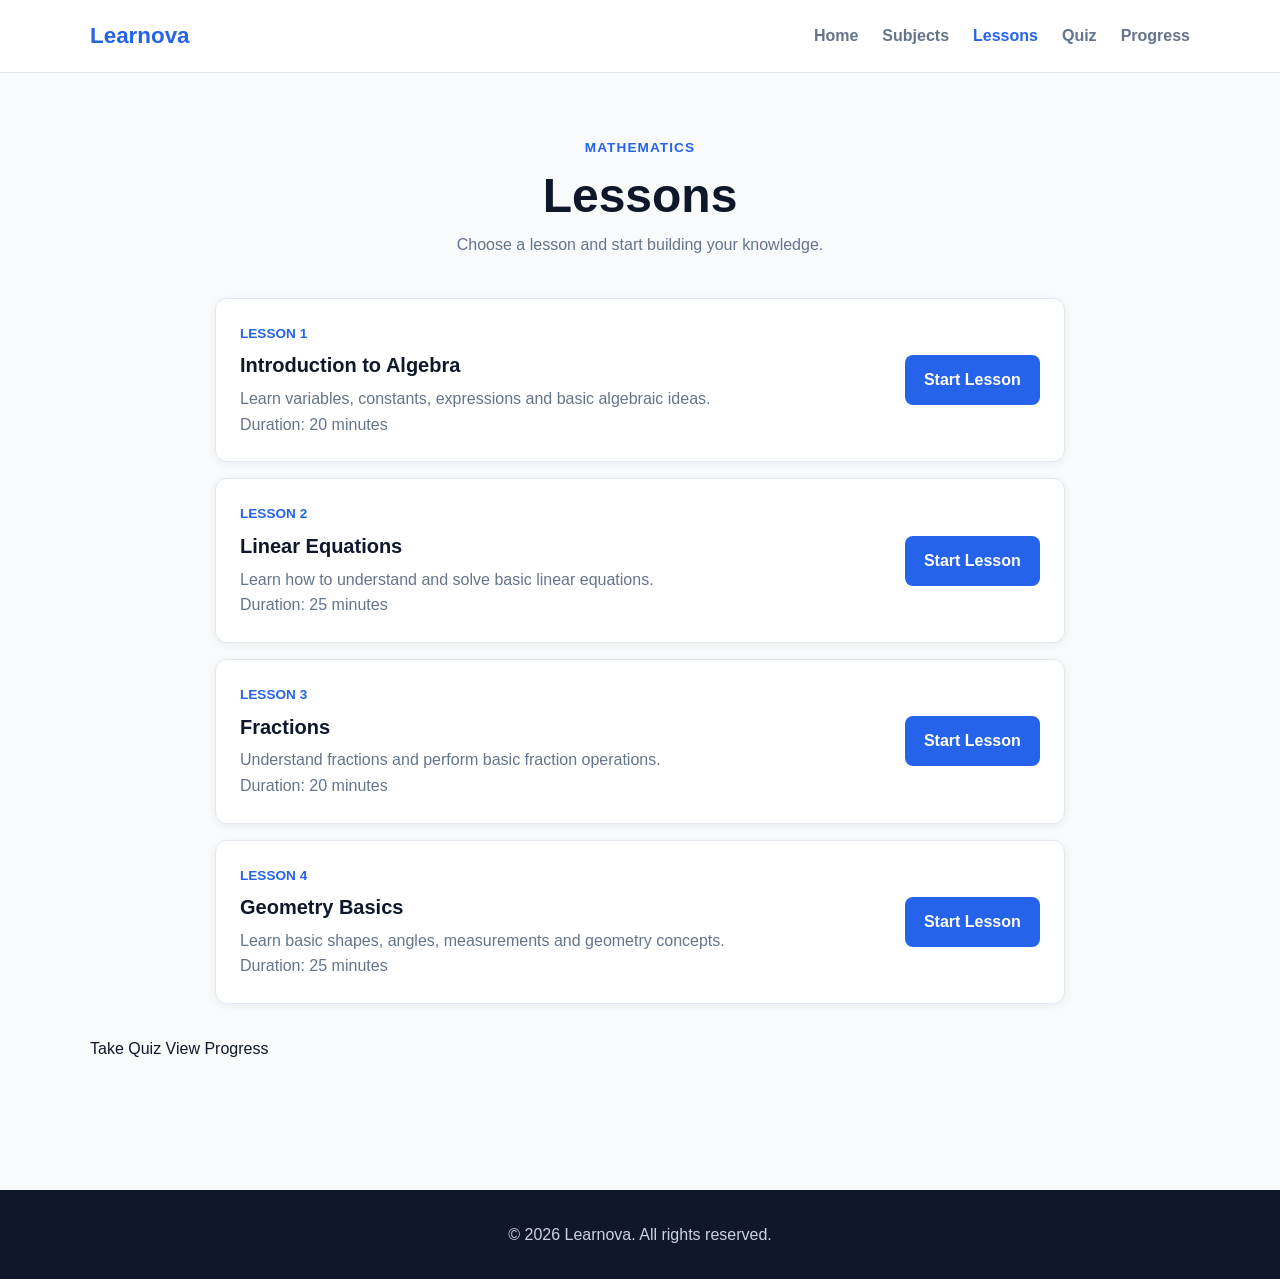
==== pages/lessons.html @ 48029f29 "style: complete Learnova responsive UI" ====
<!DOCTYPE html>
<html lang="en">

<head>
    <meta charset="UTF-8">
    <meta name="viewport" content="width=device-width, initial-scale=1.0">

    <meta
        name="description"
        content="Explore Mathematics lessons on Learnova."
    >

    <title>Lessons | Learnova</title>

    <link rel="stylesheet" href="../css/style.css">
    <link rel="stylesheet" href="../css/responsive.css">
</head>

<body>

    <!-- ================================
         HEADER
         ================================ -->

    <header>

        <nav>

            <a href="../index.html" aria-label="Learnova Home">
                <strong>Learnova</strong>
            </a>

            <ul>

                <li>
                    <a href="../index.html">
                        Home
                    </a>
                </li>

                <li>
                    <a href="subjects.html">
                        Subjects
                    </a>
                </li>

                <li>
                    <a href="lessons.html" aria-current="page">
                        Lessons
                    </a>
                </li>

                <li>
                    <a href="quiz.html">
                        Quiz
                    </a>
                </li>

                <li>
                    <a href="progress.html">
                        Progress
                    </a>
                </li>

            </ul>

        </nav>

    </header>


    <!-- ================================
         MAIN
         ================================ -->

    <main>

        <section>

            <div class="section-header">

                <p>Mathematics</p>

                <h1>Lessons</h1>

                <p>
                    Choose a lesson and start
                    building your knowledge.
                </p>

            </div>


            <div class="lesson-list">

                <!-- Lesson 1 -->

                <article class="lesson-card">

                    <div>

                        <p>Lesson 1</p>

                        <h2>Introduction to Algebra</h2>

                        <p>
                            Learn variables, constants,
                            expressions and basic algebraic ideas.
                        </p>

                        <p>
                            Duration: 20 minutes
                        </p>

                    </div>

                    <a href="#">
                        Start Lesson
                    </a>

                </article>


                <!-- Lesson 2 -->

                <article class="lesson-card">

                    <div>

                        <p>Lesson 2</p>

                        <h2>Linear Equations</h2>

                        <p>
                            Learn how to understand
                            and solve basic linear equations.
                        </p>

                        <p>
                            Duration: 25 minutes
                        </p>

                    </div>

                    <a href="#">
                        Start Lesson
                    </a>

                </article>


                <!-- Lesson 3 -->

                <article class="lesson-card">

                    <div>

                        <p>Lesson 3</p>

                        <h2>Fractions</h2>

                        <p>
                            Understand fractions and
                            perform basic fraction operations.
                        </p>

                        <p>
                            Duration: 20 minutes
                        </p>

                    </div>

                    <a href="#">
                        Start Lesson
                    </a>

                </article>


                <!-- Lesson 4 -->

                <article class="lesson-card">

                    <div>

                        <p>Lesson 4</p>

                        <h2>Geometry Basics</h2>

                        <p>
                            Learn basic shapes, angles,
                            measurements and geometry concepts.
                        </p>

                        <p>
                            Duration: 25 minutes
                        </p>

                    </div>

                    <a href="#">
                        Start Lesson
                    </a>

                </article>

            </div>


            <!-- Navigation Actions -->

            <div>

                <a href="quiz.html">
                    Take Quiz
                </a>

                <a href="progress.html">
                    View Progress
                </a>

            </div>

        </section>

    </main>


    <!-- ================================
         FOOTER
         ================================ -->

    <footer>

        <p>
            &copy; 2026 Learnova.
            All rights reserved.
        </p>

    </footer>

</body>

</html>
---- css/style.css ----
/* =========================================
   LEARNOVA — GLOBAL STYLES
   ========================================= */

:root {
    --primary: #2563eb;
    --primary-dark: #1d4ed8;
    --primary-light: #eff6ff;

    --text: #0f172a;
    --text-light: #64748b;

    --background: #f8fafc;
    --surface: #ffffff;

    --border: #e2e8f0;

    --success: #16a34a;
    --warning: #f59e0b;
    --danger: #dc2626;

    --radius-sm: 8px;
    --radius-md: 12px;
    --radius-lg: 18px;

    --shadow-sm: 0 2px 8px rgba(15, 23, 42, 0.06);
    --shadow-md: 0 8px 24px rgba(15, 23, 42, 0.08);

    --container: 1100px;
}


/* =========================================
   RESET
   ========================================= */

* {
    margin: 0;
    padding: 0;
    box-sizing: border-box;
}


html {
    scroll-behavior: smooth;
}


body {
    font-family: Arial, Helvetica, sans-serif;
    color: var(--text);
    background: var(--background);
    line-height: 1.6;
}


a {
    color: inherit;
    text-decoration: none;
}


ul {
    list-style: none;
}


img {
    max-width: 100%;
    display: block;
}


button,
input {
    font: inherit;
}


/* =========================================
   LAYOUT
   ========================================= */

main {
    width: min(var(--container), 92%);
    margin: 0 auto;
}


section {
    padding: 4rem 0;
}


.section-header {
    max-width: 700px;
    margin: 0 auto 2.5rem;
    text-align: center;
}


.section-header p:first-child {
    color: var(--primary);
    font-weight: 700;
    text-transform: uppercase;
    letter-spacing: 0.08em;
    font-size: 0.85rem;
}


.section-header h1,
.section-header h2 {
    margin: 0.5rem 0;
    line-height: 1.2;
}


.section-header h1 {
    font-size: clamp(2rem, 5vw, 3rem);
}


.section-header h2 {
    font-size: clamp(1.7rem, 4vw, 2.3rem);
}


.section-header p:last-child {
    color: var(--text-light);
}


/* =========================================
   NAVIGATION
   ========================================= */

header {
    background: var(--surface);
    border-bottom: 1px solid var(--border);
    position: sticky;
    top: 0;
    z-index: 100;
}


nav {
    width: min(var(--container), 92%);
    min-height: 72px;
    margin: 0 auto;

    display: flex;
    align-items: center;
    justify-content: space-between;
    gap: 2rem;
}


nav > a {
    color: var(--primary);
    font-size: 1.4rem;
    font-weight: 800;
}


nav ul {
    display: flex;
    align-items: center;
    gap: 1.5rem;
}


nav ul a {
    color: var(--text-light);
    font-weight: 600;
    padding: 0.5rem 0;
    transition: color 0.2s ease;
}


nav ul a:hover {
    color: var(--primary);
}


nav ul a[aria-current="page"] {
    color: var(--primary);
}


/* =========================================
   HERO
   ========================================= */

.hero {
    min-height: 560px;
    display: flex;
    align-items: center;

    background:
        radial-gradient(
            circle at top right,
            #dbeafe,
            transparent 35%
        );
}


.hero-content {
    max-width: 700px;
}


.hero-content > p:first-child {
    color: var(--primary);
    font-weight: 700;
    text-transform: uppercase;
    letter-spacing: 0.08em;
}


.hero h1 {
    margin: 1rem 0;
    font-size: clamp(2.5rem, 7vw, 4.5rem);
    line-height: 1.05;
    letter-spacing: -0.04em;
}


.hero-content > p:nth-of-type(2) {
    max-width: 600px;
    margin-bottom: 2rem;

    color: var(--text-light);
    font-size: 1.1rem;
}


/* =========================================
   BUTTONS
   ========================================= */

a[href$=".html"],
button {
    transition:
        background-color 0.2s ease,
        color 0.2s ease,
        transform 0.2s ease,
        box-shadow 0.2s ease;
}


.hero a,
.subject-card a,
.lesson-card a,
.progress-preview a,
section > a,
button {
    display: inline-block;

    padding: 0.75rem 1.2rem;

    border: none;
    border-radius: var(--radius-sm);

    background: var(--primary);
    color: white;

    font-weight: 700;
    cursor: pointer;
}


.hero a:hover,
.subject-card a:hover,
.lesson-card a:hover,
.progress-preview a:hover,
section > a:hover,
button:hover {
    background: var(--primary-dark);
    transform: translateY(-2px);
    box-shadow: var(--shadow-sm);
}


/* =========================================
   SUBJECTS
   ========================================= */

.subjects-section {
    background: var(--surface);
}


.subject-grid {
    display: grid;
    grid-template-columns: repeat(3, 1fr);
    gap: 1.5rem;
}


.subject-card {
    background: var(--surface);
    border: 1px solid var(--border);
    border-radius: var(--radius-lg);
    padding: 2rem;

    box-shadow: var(--shadow-sm);

    transition:
        transform 0.2s ease,
        box-shadow 0.2s ease,
        border-color 0.2s ease;
}


.subject-card:hover {
    transform: translateY(-5px);
    box-shadow: var(--shadow-md);
    border-color: #bfdbfe;
}


.subject-card h2,
.subject-card h3 {
    margin-bottom: 0.8rem;
}


.subject-card p {
    color: var(--text-light);
    margin-bottom: 1rem;
}


.subject-card p:last-of-type {
    color: var(--primary);
    font-weight: 700;
    margin-bottom: 1.5rem;
}


/* =========================================
   PROGRESS PREVIEW
   ========================================= */

.progress-preview {
    text-align: center;
}


.progress-preview .section-header {
    margin-bottom: 0;
}


/* =========================================
   LESSONS
   ========================================= */

.lesson-list {
    display: grid;
    gap: 1rem;
    max-width: 850px;
    margin: 0 auto 2rem;
}


.lesson-card {
    display: flex;
    align-items: center;
    justify-content: space-between;
    gap: 2rem;

    padding: 1.5rem;

    background: var(--surface);
    border: 1px solid var(--border);
    border-radius: var(--radius-md);

    box-shadow: var(--shadow-sm);

    transition:
        transform 0.2s ease,
        box-shadow 0.2s ease;
}


.lesson-card:hover {
    transform: translateY(-2px);
    box-shadow: var(--shadow-md);
}


.lesson-card p:first-child {
    color: var(--primary);
    font-size: 0.85rem;
    font-weight: 700;
    text-transform: uppercase;
}


.lesson-card h2 {
    margin: 0.3rem 0;
    font-size: 1.25rem;
}


.lesson-card p {
    color: var(--text-light);
}


.lesson-card a {
    flex-shrink: 0;
}


/* =========================================
   QUIZ
   ========================================= */

#quiz-form {
    max-width: 800px;
    margin: 0 auto;
}


fieldset {
    margin-bottom: 1.5rem;
    padding: 1.5rem;

    background: var(--surface);
    border: 1px solid var(--border);
    border-radius: var(--radius-md);

    box-shadow: var(--shadow-sm);
}


legend {
    padding: 0 0.5rem;

    color: var(--primary);
    font-weight: 700;
}


fieldset p {
    margin-bottom: 1rem;
    font-weight: 600;
}


fieldset label {
    display: block;

    padding: 0.8rem 1rem;
    margin-bottom: 0.6rem;

    border: 1px solid var(--border);
    border-radius: var(--radius-sm);

    cursor: pointer;
    color: var(--text-light);

    transition:
        background-color 0.2s ease,
        border-color 0.2s ease;
}


fieldset label:hover {
    background: var(--primary-light);
    border-color: #93c5fd;
}


fieldset input {
    margin-right: 0.6rem;
}


#quiz-form button {
    margin-top: 0.5rem;
}


#quiz-result {
    max-width: 800px;
    margin: 2rem auto 0;

    padding: 1.5rem;

    background: var(--primary-light);
    border: 1px solid #bfdbfe;
    border-radius: var(--radius-md);

    text-align: center;
}


#quiz-result h2 {
    margin-bottom: 0.5rem;
}


#quiz-result p {
    color: var(--text-light);
}


/* =========================================
   PROGRESS PAGE
   ========================================= */

main > section > section {
    padding: 1.5rem 0;
}


main > section > section h2 {
    margin-bottom: 1rem;
}


progress {
    width: 100%;
    height: 18px;

    display: block;

    appearance: none;
}


progress::-webkit-progress-bar {
    background: #e2e8f0;
    border-radius: 999px;
}


progress::-webkit-progress-value {
    background: var(--primary);
    border-radius: 999px;
}


progress::-moz-progress-bar {
    background: var(--primary);
    border-radius: 999px;
}


/* =========================================
   TABLE
   ========================================= */

table {
    width: 100%;
    border-collapse: collapse;

    background: var(--surface);
    border: 1px solid var(--border);
    border-radius: var(--radius-md);
    overflow: hidden;

    box-shadow: var(--shadow-sm);
}


caption {
    margin-bottom: 1rem;

    text-align: left;
    color: var(--text-light);
}


th,
td {
    padding: 1rem;
    border-bottom: 1px solid var(--border);
    text-align: left;
}


thead {
    background: var(--primary-light);
}


th {
    font-weight: 700;
}


tbody tr:last-child th,
tbody tr:last-child td {
    border-bottom: none;
}


tbody tr:hover {
    background: #f8fafc;
}


/* =========================================
   FOOTER
   ========================================= */

footer {
    margin-top: 4rem;
    padding: 2rem;

    background: var(--text);
    color: white;

    text-align: center;
}


footer p {
    color: #cbd5e1;
}


/* =========================================
   FOCUS / ACCESSIBILITY
   ========================================= */

a:focus-visible,
button:focus-visible,
input:focus-visible {
    outline: 3px solid #93c5fd;
    outline-offset: 3px;
}
---- css/responsive.css ----
/* =========================================
   LEARNOVA — RESPONSIVE DESIGN
   ========================================= */


/* =========================================
   TABLET
   ========================================= */

@media (max-width: 900px) {

    .subject-grid {
        grid-template-columns: repeat(2, 1fr);
    }

    .hero {
        min-height: 500px;
    }

    .hero h1 {
        font-size: clamp(2.5rem, 8vw, 4rem);
    }
}


/* =========================================
   MOBILE
   ========================================= */

@media (max-width: 768px) {

    /* Navigation */

    nav {
        flex-direction: column;
        justify-content: center;
        gap: 0.75rem;

        padding: 1rem 0;
    }


    nav ul {
        gap: 0.8rem;
        flex-wrap: wrap;
        justify-content: center;
    }


    nav ul a {
        font-size: 0.9rem;
    }


    /* Layout */

    section {
        padding: 3rem 0;
    }


    /* Hero */

    .hero {
        min-height: 480px;
        text-align: center;
    }


    .hero-content {
        margin: 0 auto;
    }


    .hero-content > p:nth-of-type(2) {
        margin-left: auto;
        margin-right: auto;
    }


    /* Subjects */

    .subject-grid {
        grid-template-columns: 1fr;
    }


    .subject-card {
        padding: 1.5rem;
    }


    /* Lessons */

    .lesson-card {
        flex-direction: column;
        align-items: flex-start;
    }


    .lesson-card a {
        width: 100%;
        text-align: center;
    }


    /* Quiz */

    fieldset {
        padding: 1.2rem;
    }


    #quiz-form button {
        width: 100%;
    }


    /* Progress */

    table {
        display: block;
        overflow-x: auto;
        white-space: nowrap;
    }


    /* Footer */

    footer {
        margin-top: 2rem;
    }
}


/* =========================================
   SMALL MOBILE
   ========================================= */

@media (max-width: 480px) {

    main {
        width: 90%;
    }


    nav ul {
        gap: 0.5rem;
    }


    nav ul a {
        font-size: 0.82rem;
    }


    .hero {
        min-height: 430px;
    }


    .hero h1 {
        font-size: 2.4rem;
    }


    .hero-content > p:nth-of-type(2) {
        font-size: 1rem;
    }


    .section-header h1 {
        font-size: 2rem;
    }


    .section-header h2 {
        font-size: 1.7rem;
    }


    .subject-card,
    .lesson-card,
    fieldset {
        padding: 1.2rem;
    }
}
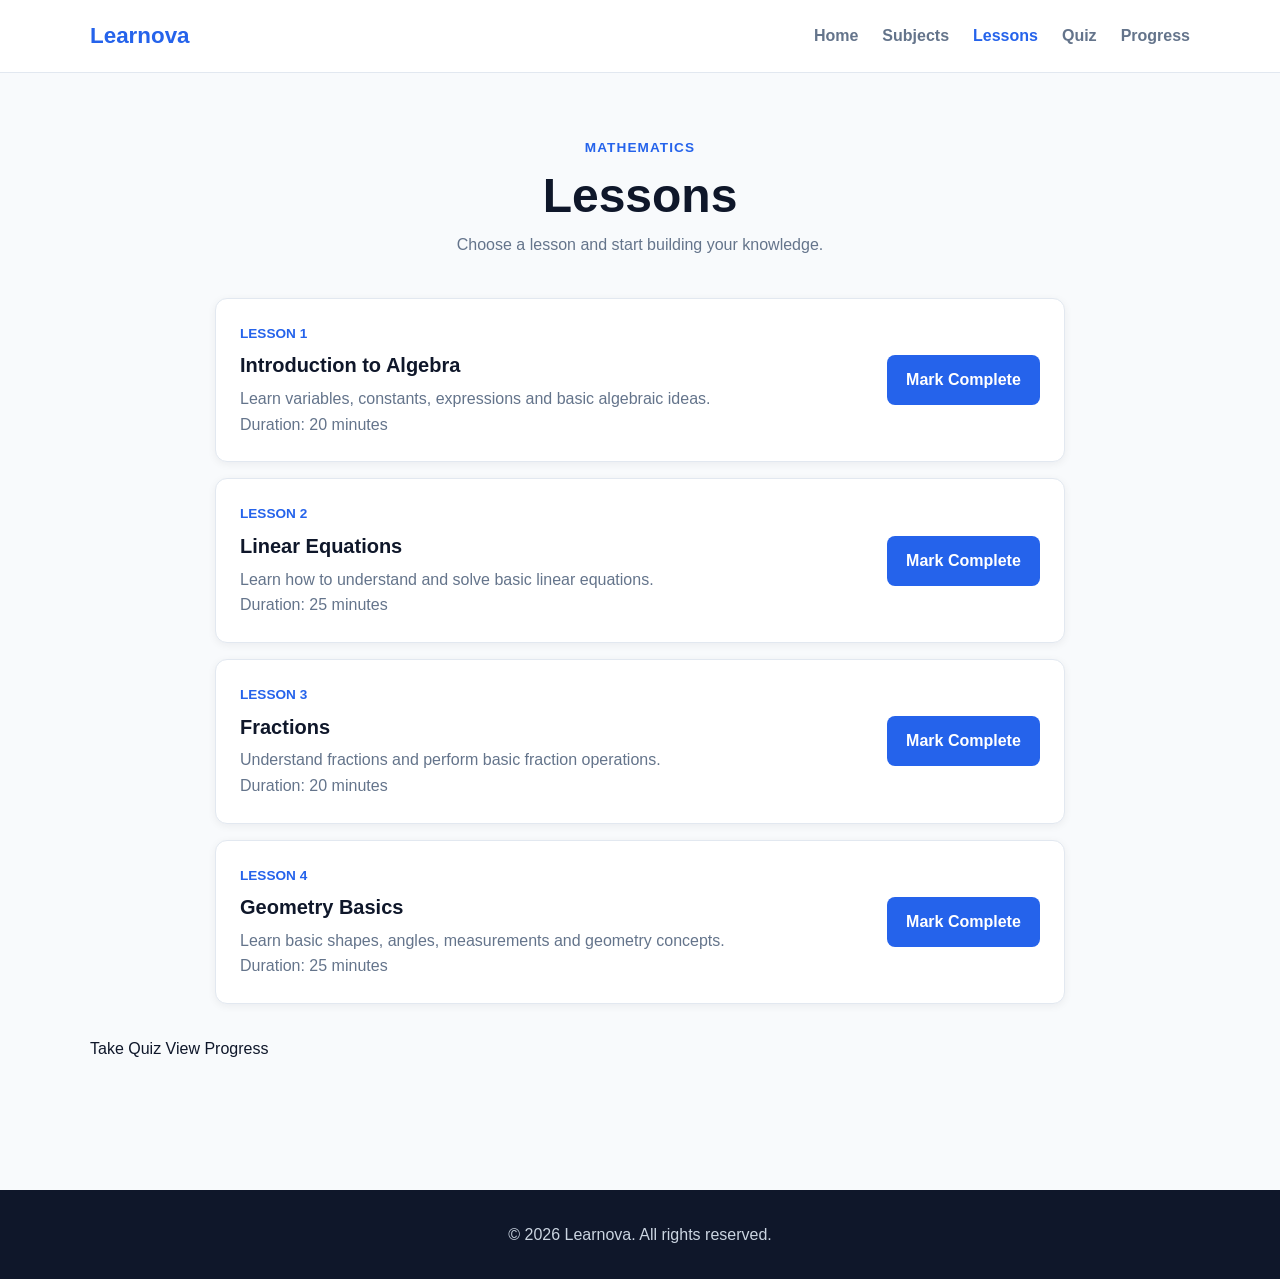
==== commit 3e0732ba: "feat: add interactive Learnova JavaScript features" ====
--- a/pages/lessons.html
+++ b/pages/lessons.html
@@ -18,67 +18,27 @@
 
 <body>
 
-    <!-- ================================
-         HEADER
-         ================================ -->
-
     <header>
-
         <nav>
-
             <a href="../index.html" aria-label="Learnova Home">
                 <strong>Learnova</strong>
             </a>
 
             <ul>
-
-                <li>
-                    <a href="../index.html">
-                        Home
-                    </a>
-                </li>
-
-                <li>
-                    <a href="subjects.html">
-                        Subjects
-                    </a>
-                </li>
-
-                <li>
-                    <a href="lessons.html" aria-current="page">
-                        Lessons
-                    </a>
-                </li>
-
-                <li>
-                    <a href="quiz.html">
-                        Quiz
-                    </a>
-                </li>
-
-                <li>
-                    <a href="progress.html">
-                        Progress
-                    </a>
-                </li>
-
+                <li><a href="../index.html">Home</a></li>
+                <li><a href="subjects.html">Subjects</a></li>
+                <li><a href="lessons.html" aria-current="page">Lessons</a></li>
+                <li><a href="quiz.html">Quiz</a></li>
+                <li><a href="progress.html">Progress</a></li>
             </ul>
-
         </nav>
-
     </header>
-
-
-    <!-- ================================
-         MAIN
-         ================================ -->
 
     <main>
 
         <section>
 
             <div class="section-header">
-
                 <p>Mathematics</p>
 
                 <h1>Lessons</h1>
@@ -87,158 +47,29 @@
                     Choose a lesson and start
                     building your knowledge.
                 </p>
-
             </div>
 
-
-            <div class="lesson-list">
-
-                <!-- Lesson 1 -->
-
-                <article class="lesson-card">
-
-                    <div>
-
-                        <p>Lesson 1</p>
-
-                        <h2>Introduction to Algebra</h2>
-
-                        <p>
-                            Learn variables, constants,
-                            expressions and basic algebraic ideas.
-                        </p>
-
-                        <p>
-                            Duration: 20 minutes
-                        </p>
-
-                    </div>
-
-                    <a href="#">
-                        Start Lesson
-                    </a>
-
-                </article>
-
-
-                <!-- Lesson 2 -->
-
-                <article class="lesson-card">
-
-                    <div>
-
-                        <p>Lesson 2</p>
-
-                        <h2>Linear Equations</h2>
-
-                        <p>
-                            Learn how to understand
-                            and solve basic linear equations.
-                        </p>
-
-                        <p>
-                            Duration: 25 minutes
-                        </p>
-
-                    </div>
-
-                    <a href="#">
-                        Start Lesson
-                    </a>
-
-                </article>
-
-
-                <!-- Lesson 3 -->
-
-                <article class="lesson-card">
-
-                    <div>
-
-                        <p>Lesson 3</p>
-
-                        <h2>Fractions</h2>
-
-                        <p>
-                            Understand fractions and
-                            perform basic fraction operations.
-                        </p>
-
-                        <p>
-                            Duration: 20 minutes
-                        </p>
-
-                    </div>
-
-                    <a href="#">
-                        Start Lesson
-                    </a>
-
-                </article>
-
-
-                <!-- Lesson 4 -->
-
-                <article class="lesson-card">
-
-                    <div>
-
-                        <p>Lesson 4</p>
-
-                        <h2>Geometry Basics</h2>
-
-                        <p>
-                            Learn basic shapes, angles,
-                            measurements and geometry concepts.
-                        </p>
-
-                        <p>
-                            Duration: 25 minutes
-                        </p>
-
-                    </div>
-
-                    <a href="#">
-                        Start Lesson
-                    </a>
-
-                </article>
-
-            </div>
-
-
-            <!-- Navigation Actions -->
+            <div class="lesson-list"></div>
 
             <div>
-
-                <a href="quiz.html">
-                    Take Quiz
-                </a>
-
-                <a href="progress.html">
-                    View Progress
-                </a>
-
+                <a href="quiz.html">Take Quiz</a>
+                <a href="progress.html">View Progress</a>
             </div>
 
         </section>
 
     </main>
 
-
-    <!-- ================================
-         FOOTER
-         ================================ -->
-
     <footer>
-
         <p>
             &copy; 2026 Learnova.
             All rights reserved.
         </p>
-
     </footer>
 
+    <script src="../js/data.js"></script>
+    <script src="../js/main.js"></script>
+    <script src="../js/lessons.js"></script>
+
 </body>
-
 </html>
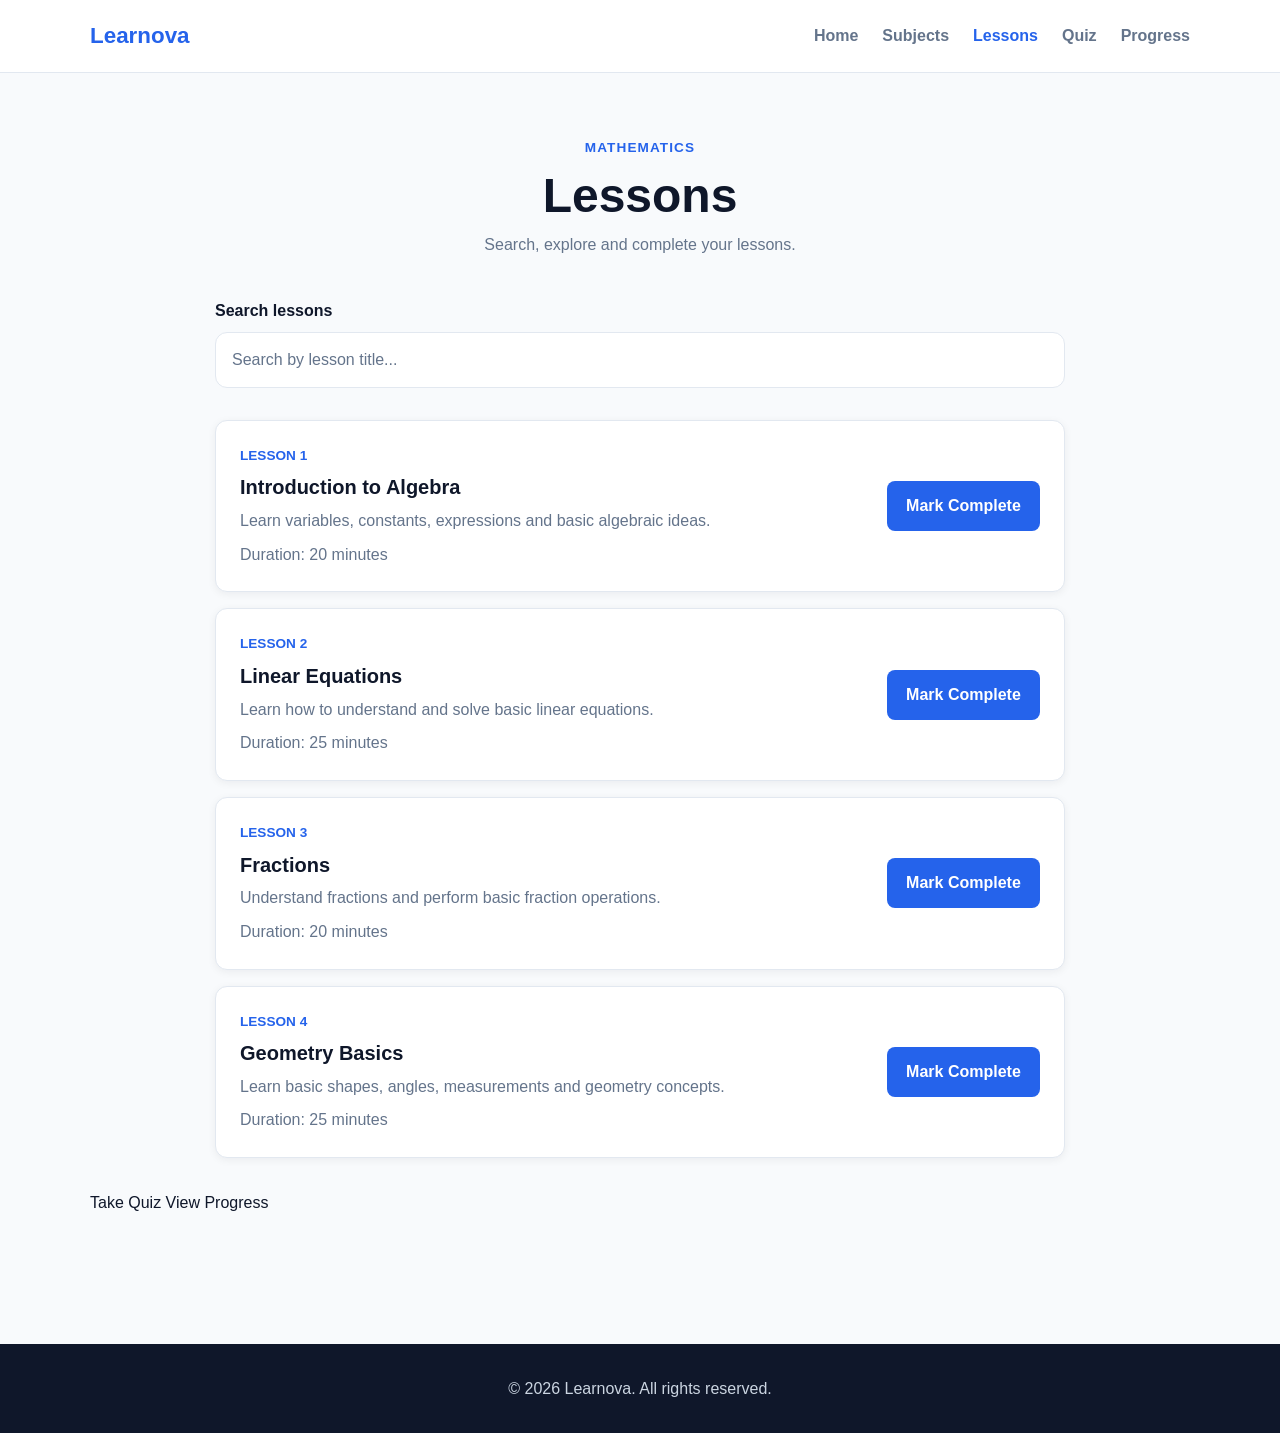
==== commit 96771c68: "feat: add lesson search" ====
--- a/pages/lessons.html
+++ b/pages/lessons.html
@@ -10,6 +10,16 @@
         content="Explore Mathematics lessons on Learnova."
     >
 
+    <meta
+        name="author"
+        content="Learnova"
+    >
+
+    <meta
+        name="theme-color"
+        content="#2563eb"
+    >
+
     <title>Lessons | Learnova</title>
 
     <link rel="stylesheet" href="../css/style.css">
@@ -19,52 +29,124 @@
 <body>
 
     <header>
-        <nav>
-            <a href="../index.html" aria-label="Learnova Home">
+
+        <nav aria-label="Main navigation">
+
+            <a
+                href="../index.html"
+                aria-label="Learnova Home">
                 <strong>Learnova</strong>
             </a>
 
             <ul>
-                <li><a href="../index.html">Home</a></li>
-                <li><a href="subjects.html">Subjects</a></li>
-                <li><a href="lessons.html" aria-current="page">Lessons</a></li>
-                <li><a href="quiz.html">Quiz</a></li>
-                <li><a href="progress.html">Progress</a></li>
+
+                <li>
+                    <a href="../index.html">
+                        Home
+                    </a>
+                </li>
+
+                <li>
+                    <a href="subjects.html">
+                        Subjects
+                    </a>
+                </li>
+
+                <li>
+                    <a
+                        href="lessons.html"
+                        aria-current="page">
+                        Lessons
+                    </a>
+                </li>
+
+                <li>
+                    <a href="quiz.html">
+                        Quiz
+                    </a>
+                </li>
+
+                <li>
+                    <a href="progress.html">
+                        Progress
+                    </a>
+                </li>
+
             </ul>
+
         </nav>
+
     </header>
 
     <main>
 
-        <section>
+       <section>
 
-            <div class="section-header">
-                <p>Mathematics</p>
+    <div class="section-header">
 
-                <h1>Lessons</h1>
+        <p>Mathematics</p>
 
-                <p>
-                    Choose a lesson and start
-                    building your knowledge.
-                </p>
-            </div>
+        <h1>
+            Lessons
+        </h1>
 
-            <div class="lesson-list"></div>
+        <p>
+            Search, explore and complete your lessons.
+        </p>
 
-            <div>
-                <a href="quiz.html">Take Quiz</a>
-                <a href="progress.html">View Progress</a>
-            </div>
+    </div>
 
-        </section>
+    <!-- SEARCH -->
 
+    <div class="lesson-search">
+
+        <label for="lesson-search-input">
+            Search lessons
+        </label>
+
+        <input
+            type="search"
+            id="lesson-search-input"
+            placeholder="Search by lesson title..."
+            autocomplete="off"
+        >
+
+        <p
+            id="lesson-search-result"
+            aria-live="polite">
+        </p>
+
+    </div>
+
+    <!-- LESSON LIST -->
+
+    <div
+        class="lesson-list"
+        aria-live="polite">
+    </div>
+
+    <div>
+
+        <a href="quiz.html">
+            Take Quiz
+        </a>
+
+        <a href="progress.html">
+            View Progress
+        </a>
+
+    </div>
+
+</section>
     </main>
 
     <footer>
+
         <p>
             &copy; 2026 Learnova.
             All rights reserved.
         </p>
+
     </footer>
 
     <script src="../js/data.js"></script>
@@ -72,4 +154,5 @@
     <script src="../js/lessons.js"></script>
 
 </body>
+
 </html>
--- a/css/style.css
+++ b/css/style.css
@@ -1,7 +1,3 @@
-/* =========================================
-   LEARNOVA — GLOBAL STYLES
-   ========================================= */
-
 :root {
     --primary: #2563eb;
     --primary-dark: #1d4ed8;
@@ -16,7 +12,6 @@
     --border: #e2e8f0;
 
     --success: #16a34a;
-    --warning: #f59e0b;
     --danger: #dc2626;
 
     --radius-sm: 8px;
@@ -28,11 +23,6 @@
 
     --container: 1100px;
 }
-
-
-/* =========================================
-   RESET
-   ========================================= */
 
 * {
     margin: 0;
@@ -40,11 +30,9 @@
     box-sizing: border-box;
 }
 
-
 html {
     scroll-behavior: smooth;
 }
-
 
 body {
     font-family: Arial, Helvetica, sans-serif;
@@ -53,44 +41,37 @@
     line-height: 1.6;
 }
 
-
 a {
     color: inherit;
     text-decoration: none;
 }
 
-
 ul {
     list-style: none;
 }
-
 
 img {
     max-width: 100%;
     display: block;
 }
 
-
 button,
 input {
     font: inherit;
 }
 
-
-/* =========================================
-   LAYOUT
-   ========================================= */
+button {
+    cursor: pointer;
+}
 
 main {
     width: min(var(--container), 92%);
     margin: 0 auto;
 }
 
-
 section {
     padding: 4rem 0;
 }
-
 
 .section-header {
     max-width: 700px;
@@ -98,7 +79,6 @@
     text-align: center;
 }
 
-
 .section-header p:first-child {
     color: var(--primary);
     font-weight: 700;
@@ -106,7 +86,6 @@
     letter-spacing: 0.08em;
     font-size: 0.85rem;
 }
-
 
 .section-header h1,
 .section-header h2 {
@@ -114,34 +93,28 @@
     line-height: 1.2;
 }
 
-
 .section-header h1 {
     font-size: clamp(2rem, 5vw, 3rem);
 }
 
-
 .section-header h2 {
     font-size: clamp(1.7rem, 4vw, 2.3rem);
 }
 
-
 .section-header p:last-child {
     color: var(--text-light);
 }
 
-
-/* =========================================
-   NAVIGATION
-   ========================================= */
+/* NAVIGATION */
 
 header {
     background: var(--surface);
     border-bottom: 1px solid var(--border);
+
     position: sticky;
     top: 0;
     z-index: 100;
 }
-
 
 nav {
     width: min(var(--container), 92%);
@@ -154,13 +127,11 @@
     gap: 2rem;
 }
 
-
 nav > a {
     color: var(--primary);
     font-size: 1.4rem;
     font-weight: 800;
 }
-
 
 nav ul {
     display: flex;
@@ -168,31 +139,27 @@
     gap: 1.5rem;
 }
 
-
 nav ul a {
     color: var(--text-light);
     font-weight: 600;
     padding: 0.5rem 0;
+
     transition: color 0.2s ease;
 }
 
-
 nav ul a:hover {
     color: var(--primary);
 }
 
-
 nav ul a[aria-current="page"] {
     color: var(--primary);
 }
 
-
-/* =========================================
-   HERO
-   ========================================= */
+/* HERO */
 
 .hero {
     min-height: 560px;
+
     display: flex;
     align-items: center;
 
@@ -204,12 +171,10 @@
         );
 }
 
-
 .hero-content {
     max-width: 700px;
 }
 
-
 .hero-content > p:first-child {
     color: var(--primary);
     font-weight: 700;
@@ -217,15 +182,14 @@
     letter-spacing: 0.08em;
 }
 
-
 .hero h1 {
     margin: 1rem 0;
+
     font-size: clamp(2.5rem, 7vw, 4.5rem);
     line-height: 1.05;
     letter-spacing: -0.04em;
 }
 
-
 .hero-content > p:nth-of-type(2) {
     max-width: 600px;
     margin-bottom: 2rem;
@@ -234,62 +198,55 @@
     font-size: 1.1rem;
 }
 
-
-/* =========================================
-   BUTTONS
-   ========================================= */
-
-a[href$=".html"],
-button {
+/* BUTTONS */
+
+.hero a,
+.subject-card a,
+.lesson-card button,
+.progress-preview a,
+section > a,
+section > button,
+#quiz-form button {
+    display: inline-block;
+
+    padding: 0.75rem 1.2rem;
+
+    border: none;
+    border-radius: var(--radius-sm);
+
+    background: var(--primary);
+    color: white;
+
+    font-weight: 700;
+
     transition:
         background-color 0.2s ease,
-        color 0.2s ease,
         transform 0.2s ease,
         box-shadow 0.2s ease;
 }
 
-
-.hero a,
-.subject-card a,
-.lesson-card a,
-.progress-preview a,
-section > a,
-button {
-    display: inline-block;
-
-    padding: 0.75rem 1.2rem;
-
-    border: none;
-    border-radius: var(--radius-sm);
-
-    background: var(--primary);
-    color: white;
-
-    font-weight: 700;
-    cursor: pointer;
-}
-
-
 .hero a:hover,
 .subject-card a:hover,
-.lesson-card a:hover,
+.lesson-card button:hover:not(:disabled),
 .progress-preview a:hover,
 section > a:hover,
-button:hover {
+section > button:hover,
+#quiz-form button:hover {
     background: var(--primary-dark);
     transform: translateY(-2px);
     box-shadow: var(--shadow-sm);
 }
 
-
-/* =========================================
-   SUBJECTS
-   ========================================= */
+button:disabled {
+    cursor: not-allowed;
+    opacity: 0.65;
+}
+
+/* SUBJECTS */
 
 .subjects-section {
     background: var(--surface);
 }
-
 
 .subject-grid {
     display: grid;
@@ -297,10 +254,10 @@
     gap: 1.5rem;
 }
 
-
 .subject-card {
     background: var(--surface);
     border: 1px solid var(--border);
+
     border-radius: var(--radius-lg);
     padding: 2rem;
 
@@ -312,68 +269,59 @@
         border-color 0.2s ease;
 }
 
-
 .subject-card:hover {
     transform: translateY(-5px);
     box-shadow: var(--shadow-md);
     border-color: #bfdbfe;
 }
 
-
 .subject-card h2,
 .subject-card h3 {
     margin-bottom: 0.8rem;
 }
 
-
 .subject-card p {
     color: var(--text-light);
     margin-bottom: 1rem;
 }
 
-
 .subject-card p:last-of-type {
     color: var(--primary);
     font-weight: 700;
     margin-bottom: 1.5rem;
 }
 
-
-/* =========================================
-   PROGRESS PREVIEW
-   ========================================= */
+/* PROGRESS PREVIEW */
 
 .progress-preview {
     text-align: center;
 }
 
-
 .progress-preview .section-header {
     margin-bottom: 0;
 }
 
-
-/* =========================================
-   LESSONS
-   ========================================= */
+/* LESSONS */
 
 .lesson-list {
     display: grid;
     gap: 1rem;
+
     max-width: 850px;
     margin: 0 auto 2rem;
 }
-
 
 .lesson-card {
     display: flex;
     align-items: center;
     justify-content: space-between;
+
     gap: 2rem;
 
     padding: 1.5rem;
 
     background: var(--surface);
+
     border: 1px solid var(--border);
     border-radius: var(--radius-md);
 
@@ -384,73 +332,125 @@
         box-shadow 0.2s ease;
 }
 
-
 .lesson-card:hover {
     transform: translateY(-2px);
     box-shadow: var(--shadow-md);
 }
 
-
 .lesson-card p:first-child {
     color: var(--primary);
+
     font-size: 0.85rem;
     font-weight: 700;
+
     text-transform: uppercase;
 }
-
 
 .lesson-card h2 {
     margin: 0.3rem 0;
     font-size: 1.25rem;
 }
 
-
 .lesson-card p {
     color: var(--text-light);
 }
 
-
-.lesson-card a {
+.lesson-card p:last-of-type {
+    margin-top: 0.5rem;
+}
+
+.lesson-card strong {
+    color: var(--success);
+}
+
+.lesson-card button {
     flex-shrink: 0;
 }
-
-
-/* =========================================
-   QUIZ
-   ========================================= */
+/* LESSON SEARCH */
+
+.lesson-search {
+    max-width: 850px;
+    margin: 0 auto 2rem;
+}
+
+.lesson-search label {
+    display: block;
+
+    margin-bottom: 0.5rem;
+
+    font-weight: 700;
+}
+
+.lesson-search input {
+    width: 100%;
+
+    padding: 0.9rem 1rem;
+
+    background: var(--surface);
+
+    border: 1px solid var(--border);
+    border-radius: var(--radius-md);
+
+    color: var(--text);
+
+    outline: none;
+
+    transition:
+        border-color 0.2s ease,
+        box-shadow 0.2s ease;
+}
+
+.lesson-search input:focus {
+    border-color: var(--primary);
+
+    box-shadow:
+        0 0 0 3px
+        rgba(37, 99, 235, 0.12);
+}
+
+.lesson-search input::placeholder {
+    color: var(--text-light);
+}
+
+#lesson-search-result {
+    margin-top: 0.6rem;
+
+    color: var(--text-light);
+
+    font-size: 0.9rem;
+}
+
+/* QUIZ */
 
 #quiz-form {
     max-width: 800px;
     margin: 0 auto;
 }
 
-
 fieldset {
     margin-bottom: 1.5rem;
     padding: 1.5rem;
 
     background: var(--surface);
+
     border: 1px solid var(--border);
     border-radius: var(--radius-md);
 
     box-shadow: var(--shadow-sm);
 }
 
-
 legend {
     padding: 0 0.5rem;
 
     color: var(--primary);
     font-weight: 700;
 }
-
 
 fieldset p {
     margin-bottom: 1rem;
     font-weight: 600;
 }
 
-
 fieldset label {
     display: block;
 
@@ -461,6 +461,7 @@
     border-radius: var(--radius-sm);
 
     cursor: pointer;
+
     color: var(--text-light);
 
     transition:
@@ -468,22 +469,18 @@
         border-color 0.2s ease;
 }
 
-
 fieldset label:hover {
     background: var(--primary-light);
     border-color: #93c5fd;
 }
 
-
 fieldset input {
     margin-right: 0.6rem;
 }
 
-
 #quiz-form button {
     margin-top: 0.5rem;
 }
-
 
 #quiz-result {
     max-width: 800px;
@@ -492,36 +489,30 @@
     padding: 1.5rem;
 
     background: var(--primary-light);
+
     border: 1px solid #bfdbfe;
     border-radius: var(--radius-md);
 
     text-align: center;
 }
 
-
 #quiz-result h2 {
     margin-bottom: 0.5rem;
 }
 
-
 #quiz-result p {
     color: var(--text-light);
 }
 
-
-/* =========================================
-   PROGRESS PAGE
-   ========================================= */
+/* PROGRESS */
 
 main > section > section {
     padding: 1.5rem 0;
 }
 
-
 main > section > section h2 {
     margin-bottom: 1rem;
 }
-
 
 progress {
     width: 100%;
@@ -532,41 +523,37 @@
     appearance: none;
 }
 
-
 progress::-webkit-progress-bar {
     background: #e2e8f0;
     border-radius: 999px;
 }
 
-
 progress::-webkit-progress-value {
     background: var(--primary);
     border-radius: 999px;
 }
 
-
 progress::-moz-progress-bar {
     background: var(--primary);
     border-radius: 999px;
 }
 
-
-/* =========================================
-   TABLE
-   ========================================= */
+/* TABLE */
 
 table {
     width: 100%;
+
     border-collapse: collapse;
 
     background: var(--surface);
+
     border: 1px solid var(--border);
     border-radius: var(--radius-md);
+
     overflow: hidden;
 
     box-shadow: var(--shadow-sm);
 }
-
 
 caption {
     margin-bottom: 1rem;
@@ -574,40 +561,34 @@
     text-align: left;
     color: var(--text-light);
 }
-
 
 th,
 td {
     padding: 1rem;
+
     border-bottom: 1px solid var(--border);
+
     text-align: left;
 }
-
 
 thead {
     background: var(--primary-light);
 }
 
-
 th {
     font-weight: 700;
 }
-
 
 tbody tr:last-child th,
 tbody tr:last-child td {
     border-bottom: none;
 }
 
-
 tbody tr:hover {
     background: #f8fafc;
 }
 
-
-/* =========================================
-   FOOTER
-   ========================================= */
+/* FOOTER */
 
 footer {
     margin-top: 4rem;
@@ -619,19 +600,32 @@
     text-align: center;
 }
 
-
 footer p {
     color: #cbd5e1;
 }
 
-
-/* =========================================
-   FOCUS / ACCESSIBILITY
-   ========================================= */
+/* ACCESSIBILITY */
 
 a:focus-visible,
 button:focus-visible,
 input:focus-visible {
     outline: 3px solid #93c5fd;
     outline-offset: 3px;
+}
+
+/* ERROR */
+
+.error-message {
+    max-width: 800px;
+    margin: 1rem auto;
+
+    padding: 1rem;
+
+    background: #fef2f2;
+    color: var(--danger);
+
+    border: 1px solid #fecaca;
+    border-radius: var(--radius-md);
+
+    text-align: center;
 }
--- a/css/responsive.css
+++ b/css/responsive.css
@@ -1,12 +1,3 @@
-/* =========================================
-   LEARNOVA — RESPONSIVE DESIGN
-   ========================================= */
-
-
-/* =========================================
-   TABLET
-   ========================================= */
-
 @media (max-width: 900px) {
 
     .subject-grid {
@@ -22,101 +13,70 @@
     }
 }
 
-
-/* =========================================
-   MOBILE
-   ========================================= */
-
 @media (max-width: 768px) {
-
-    /* Navigation */
 
     nav {
         flex-direction: column;
         justify-content: center;
+
         gap: 0.75rem;
-
         padding: 1rem 0;
     }
 
-
     nav ul {
         gap: 0.8rem;
+
         flex-wrap: wrap;
         justify-content: center;
     }
-
 
     nav ul a {
         font-size: 0.9rem;
     }
 
-
-    /* Layout */
-
     section {
         padding: 3rem 0;
     }
-
-
-    /* Hero */
 
     .hero {
         min-height: 480px;
         text-align: center;
     }
 
-
     .hero-content {
         margin: 0 auto;
     }
-
 
     .hero-content > p:nth-of-type(2) {
         margin-left: auto;
         margin-right: auto;
     }
 
-
-    /* Subjects */
-
     .subject-grid {
         grid-template-columns: 1fr;
     }
 
-
     .subject-card {
         padding: 1.5rem;
     }
-
-
-    /* Lessons */
 
     .lesson-card {
         flex-direction: column;
         align-items: flex-start;
     }
 
-
-    .lesson-card a {
+    .lesson-card button {
         width: 100%;
         text-align: center;
     }
-
-
-    /* Quiz */
 
     fieldset {
         padding: 1.2rem;
     }
 
-
     #quiz-form button {
         width: 100%;
     }
-
-
-    /* Progress */
 
     table {
         display: block;
@@ -124,18 +84,10 @@
         white-space: nowrap;
     }
 
-
-    /* Footer */
-
     footer {
         margin-top: 2rem;
     }
 }
-
-
-/* =========================================
-   SMALL MOBILE
-   ========================================= */
 
 @media (max-width: 480px) {
 
@@ -143,45 +95,48 @@
         width: 90%;
     }
 
-
     nav ul {
         gap: 0.5rem;
     }
-
 
     nav ul a {
         font-size: 0.82rem;
     }
 
-
     .hero {
         min-height: 430px;
     }
-
 
     .hero h1 {
         font-size: 2.4rem;
     }
 
-
     .hero-content > p:nth-of-type(2) {
         font-size: 1rem;
     }
-
 
     .section-header h1 {
         font-size: 2rem;
     }
 
-
     .section-header h2 {
         font-size: 1.7rem;
     }
-
 
     .subject-card,
     .lesson-card,
     fieldset {
         padding: 1.2rem;
     }
+}
+@media (max-width: 768px) {
+
+    .lesson-search {
+        margin-bottom: 1.5rem;
+    }
+
+    .lesson-search input {
+        padding: 0.85rem;
+    }
+
 }
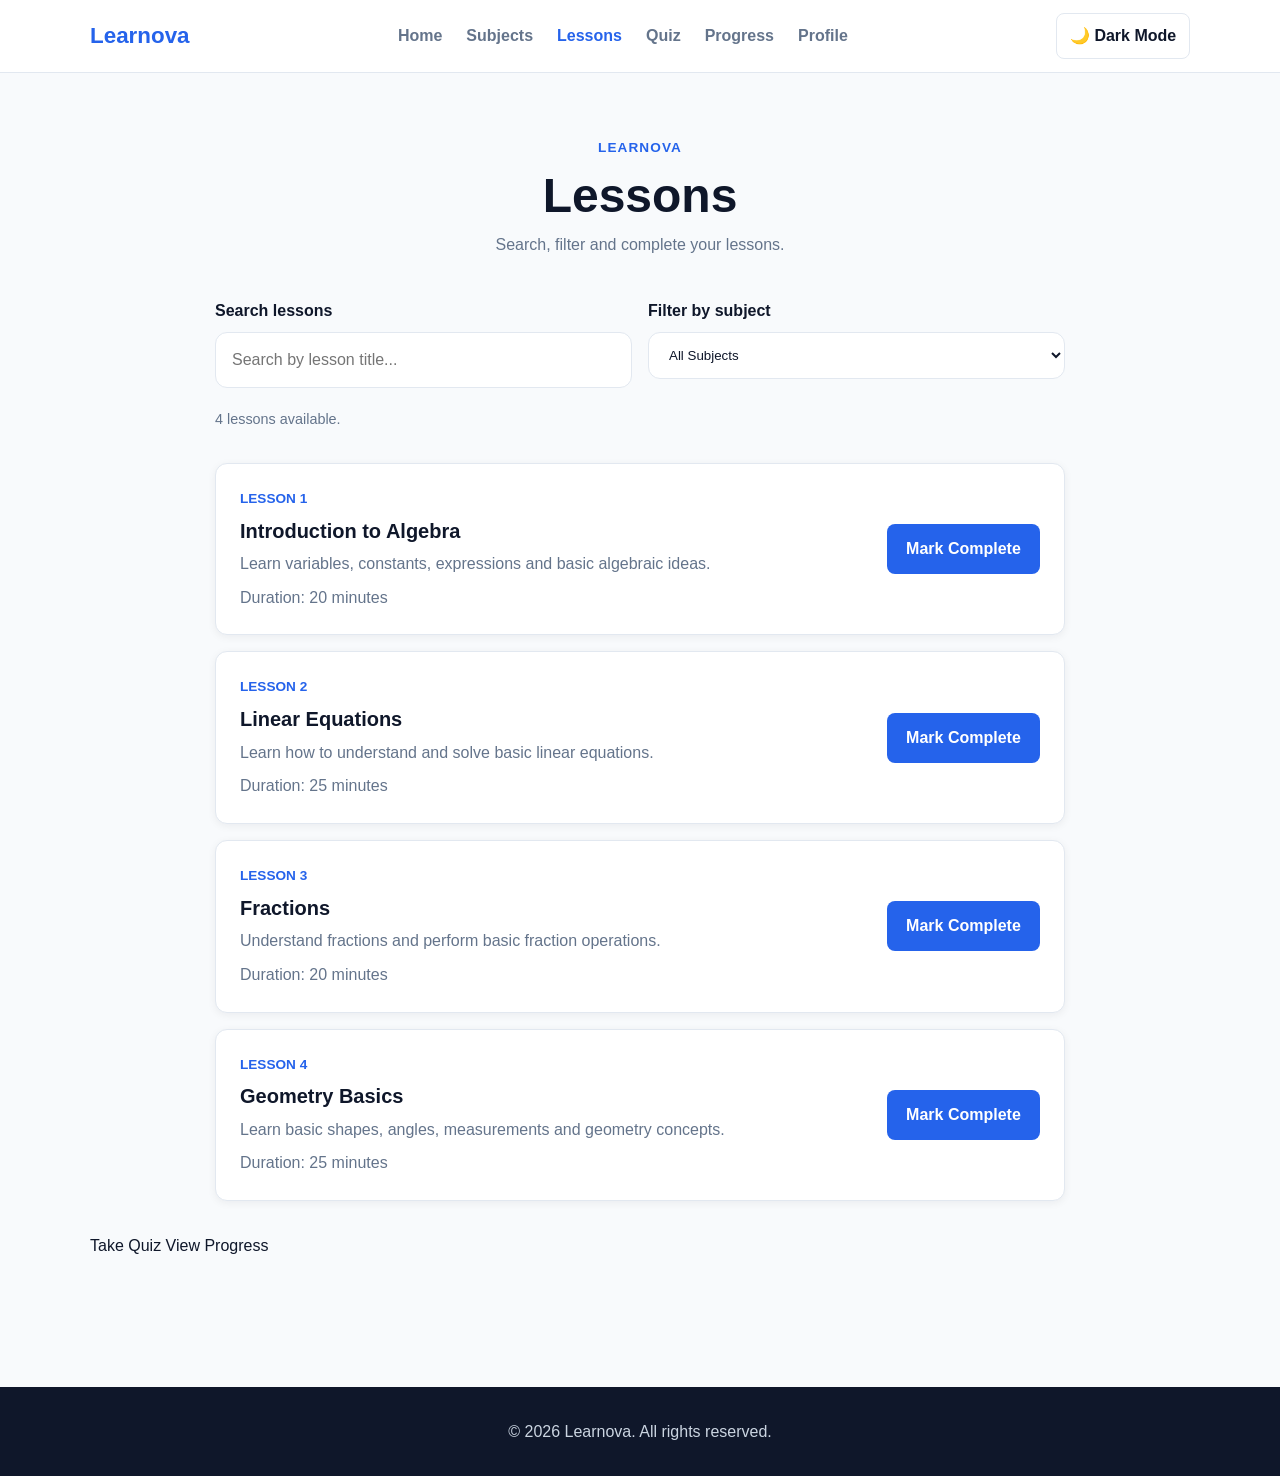
==== commit ea9bba9b: "add dark mode" ====
--- a/pages/lessons.html
+++ b/pages/lessons.html
@@ -71,8 +71,20 @@
                         Progress
                     </a>
                 </li>
+                <li>
+    <a href="profile.html">
+        Profile
+    </a>
+</li>
 
             </ul>
+            <button
+    type="button"
+    id="theme-toggle"
+    aria-label="Toggle dark mode"
+    aria-pressed="false">
+    🌙 Dark Mode
+</button>
 
         </nav>
 
@@ -80,36 +92,68 @@
 
     <main>
 
-       <section>
+     <section>
 
     <div class="section-header">
 
-        <p>Mathematics</p>
+        <p>Learnova</p>
 
         <h1>
             Lessons
         </h1>
 
         <p>
-            Search, explore and complete your lessons.
+            Search, filter and complete your lessons.
         </p>
 
     </div>
 
-    <!-- SEARCH -->
-
-    <div class="lesson-search">
-
-        <label for="lesson-search-input">
-            Search lessons
-        </label>
-
-        <input
-            type="search"
-            id="lesson-search-input"
-            placeholder="Search by lesson title..."
-            autocomplete="off"
-        >
+    <!-- LESSON FILTERS -->
+
+    <div class="lesson-filters">
+
+        <div class="filter-group">
+
+            <label for="lesson-search-input">
+                Search lessons
+            </label>
+
+            <input
+                type="search"
+                id="lesson-search-input"
+                placeholder="Search by lesson title..."
+                autocomplete="off"
+            >
+
+        </div>
+
+        <div class="filter-group">
+
+            <label for="subject-filter">
+                Filter by subject
+            </label>
+
+            <select id="subject-filter">
+
+                <option value="all">
+                    All Subjects
+                </option>
+
+                <option value="Mathematics">
+                    Mathematics
+                </option>
+
+                <option value="Science">
+                    Science
+                </option>
+
+                <option value="English">
+                    English
+                </option>
+
+            </select>
+
+        </div>
 
         <p
             id="lesson-search-result"
--- a/css/style.css
+++ b/css/style.css
@@ -628,4 +628,436 @@
     border-radius: var(--radius-md);
 
     text-align: center;
+}
+/* LESSON FILTERS */
+
+.lesson-filters {
+    max-width: 850px;
+
+    margin: 0 auto 2rem;
+
+    display: grid;
+
+    grid-template-columns:
+        1fr 1fr;
+
+    gap: 1rem;
+}
+
+.filter-group {
+    display: flex;
+
+    flex-direction: column;
+
+    gap: 0.5rem;
+}
+
+.filter-group label {
+    font-weight: 700;
+}
+
+.filter-group input,
+.filter-group select {
+
+    width: 100%;
+
+    padding: 0.9rem 1rem;
+
+    background: var(--surface);
+
+    color: var(--text);
+
+    border: 1px solid var(--border);
+
+    border-radius: var(--radius-md);
+
+    outline: none;
+
+    transition:
+        border-color 0.2s ease,
+        box-shadow 0.2s ease;
+}
+
+.filter-group input:focus,
+.filter-group select:focus {
+
+    border-color: var(--primary);
+
+    box-shadow:
+        0 0 0 3px
+        rgba(37, 99, 235, 0.12);
+}
+
+#lesson-search-result {
+
+    grid-column: 1 / -1;
+
+    margin-top: 0.25rem;
+
+    color: var(--text-light);
+
+    font-size: 0.9rem;
+}
+/* =========================
+   DARK MODE
+========================= */
+
+body.dark-mode {
+
+    --text: #f1f5f9;
+    --text-light: #94a3b8;
+
+    --background: #0f172a;
+    --surface: #1e293b;
+
+    --border: #334155;
+
+    --primary-light: #172554;
+
+    --success: #22c55e;
+    --danger: #f87171;
+}
+
+
+/* DARK MODE NAVIGATION */
+
+body.dark-mode header {
+    background: var(--surface);
+    border-color: var(--border);
+}
+
+body.dark-mode nav ul a {
+    color: var(--text-light);
+}
+
+body.dark-mode nav ul a:hover,
+body.dark-mode nav ul a[aria-current="page"] {
+    color: #60a5fa;
+}
+
+
+/* DARK MODE HERO */
+
+body.dark-mode .hero {
+
+    background:
+        radial-gradient(
+            circle at top right,
+            #172554,
+            transparent 35%
+        );
+}
+
+
+/* DARK MODE CARDS */
+
+body.dark-mode .subject-card,
+body.dark-mode .lesson-card,
+body.dark-mode fieldset,
+body.dark-mode table {
+
+    background: var(--surface);
+    border-color: var(--border);
+}
+
+
+/* DARK MODE TABLE */
+
+body.dark-mode thead {
+    background: #172554;
+}
+
+body.dark-mode tbody tr:hover {
+    background: #263449;
+}
+
+
+/* DARK MODE SEARCH */
+
+body.dark-mode
+.lesson-search input,
+body.dark-mode
+.filter-group input,
+body.dark-mode
+.filter-group select {
+
+    background: #0f172a;
+    color: var(--text);
+
+    border-color: var(--border);
+}
+
+
+/* DARK MODE QUIZ RESULT */
+
+body.dark-mode #quiz-result {
+
+    background: #172554;
+
+    border-color: #1e40af;
+}
+
+
+/* DARK MODE ERROR */
+
+body.dark-mode .error-message {
+
+    background: #450a0a;
+    color: #fecaca;
+
+    border-color: #7f1d1d;
+}
+
+
+/* DARK MODE THEME BUTTON */
+
+#theme-toggle {
+
+    padding: 0.55rem 0.8rem;
+
+    border: 1px solid var(--border);
+
+    border-radius: var(--radius-sm);
+
+    background: var(--surface);
+
+    color: var(--text);
+
+    font-weight: 700;
+
+    white-space: nowrap;
+
+    transition:
+        background-color 0.2s ease,
+        border-color 0.2s ease,
+        transform 0.2s ease;
+}
+
+#theme-toggle:hover {
+
+    background: var(--primary-light);
+
+    border-color: var(--primary);
+
+    transform: translateY(-1px);
+}
+/* =========================
+   STUDENT PROFILE
+========================= */
+
+.profile-container {
+
+    max-width: 900px;
+
+    margin: 0 auto;
+
+    display: grid;
+
+    grid-template-columns:
+        0.8fr 1.2fr;
+
+    gap: 2rem;
+
+    align-items: start;
+}
+
+
+/* PROFILE CARD */
+
+.profile-card {
+
+    padding: 2rem;
+
+    background: var(--surface);
+
+    border: 1px solid var(--border);
+
+    border-radius: var(--radius-lg);
+
+    box-shadow: var(--shadow-sm);
+
+    text-align: center;
+}
+
+
+.profile-avatar {
+
+    width: 90px;
+
+    height: 90px;
+
+    margin: 0 auto 1rem;
+
+    display: flex;
+
+    align-items: center;
+
+    justify-content: center;
+
+    background: var(--primary-light);
+
+    border-radius: 50%;
+
+    font-size: 2.5rem;
+}
+
+
+.profile-card h2 {
+
+    margin-bottom: 0.5rem;
+}
+
+
+.profile-card p {
+
+    margin-top: 0.5rem;
+
+    color: var(--text-light);
+
+    overflow-wrap: anywhere;
+}
+
+
+#profile-goal {
+
+    margin-top: 1.5rem;
+
+    padding: 1rem;
+
+    background: var(--background);
+
+    border-radius: var(--radius-md);
+}
+
+
+/* PROFILE FORM */
+
+.profile-form {
+
+    padding: 2rem;
+
+    background: var(--surface);
+
+    border: 1px solid var(--border);
+
+    border-radius: var(--radius-lg);
+
+    box-shadow: var(--shadow-sm);
+}
+
+
+.profile-form h2 {
+
+    margin-bottom: 1.5rem;
+}
+
+
+.form-group {
+
+    margin-bottom: 1.2rem;
+}
+
+
+.form-group label {
+
+    display: block;
+
+    margin-bottom: 0.5rem;
+
+    font-weight: 700;
+}
+
+
+.form-group input,
+.form-group select,
+.form-group textarea {
+
+    width: 100%;
+
+    padding: 0.85rem 1rem;
+
+    background: var(--surface);
+
+    color: var(--text);
+
+    border: 1px solid var(--border);
+
+    border-radius: var(--radius-sm);
+
+    outline: none;
+
+    resize: vertical;
+
+    transition:
+        border-color 0.2s ease,
+        box-shadow 0.2s ease;
+}
+
+
+.form-group input:focus,
+.form-group select:focus,
+.form-group textarea:focus {
+
+    border-color: var(--primary);
+
+    box-shadow:
+        0 0 0 3px
+        rgba(37, 99, 235, 0.12);
+}
+
+
+.profile-form button {
+
+    padding: 0.75rem 1.2rem;
+
+    border: none;
+
+    border-radius: var(--radius-sm);
+
+    background: var(--primary);
+
+    color: white;
+
+    font-weight: 700;
+
+    transition:
+        background-color 0.2s ease,
+        transform 0.2s ease;
+}
+
+
+.profile-form button:hover {
+
+    background: var(--primary-dark);
+
+    transform: translateY(-2px);
+}
+
+
+.profile-success {
+
+    margin-top: 1rem;
+
+    color: var(--success);
+
+    font-weight: 700;
+}
+
+
+.profile-error {
+
+    margin-top: 1rem;
+
+    color: var(--danger);
+
+    font-weight: 700;
+}
+
+
+/* DARK MODE PROFILE */
+
+body.dark-mode
+#profile-goal {
+
+    background: #0f172a;
 }
--- a/css/responsive.css
+++ b/css/responsive.css
@@ -11,6 +11,19 @@
     .hero h1 {
         font-size: clamp(2.5rem, 8vw, 4rem);
     }
+    .profile-container {
+
+    grid-template-columns: 1fr;
+
+    gap: 1.5rem;
+}
+
+
+.profile-card,
+.profile-form {
+
+    padding: 1.5rem;
+}
 }
 
 @media (max-width: 768px) {
@@ -139,4 +152,22 @@
         padding: 0.85rem;
     }
 
+}
+@media (max-width: 768px) {
+
+    .lesson-filters {
+
+        grid-template-columns: 1fr;
+
+        gap: 1rem;
+    }
+
+    #lesson-search-result {
+
+        grid-column: auto;
+    }
+    #theme-toggle {
+    width: auto;
+}
+
 }
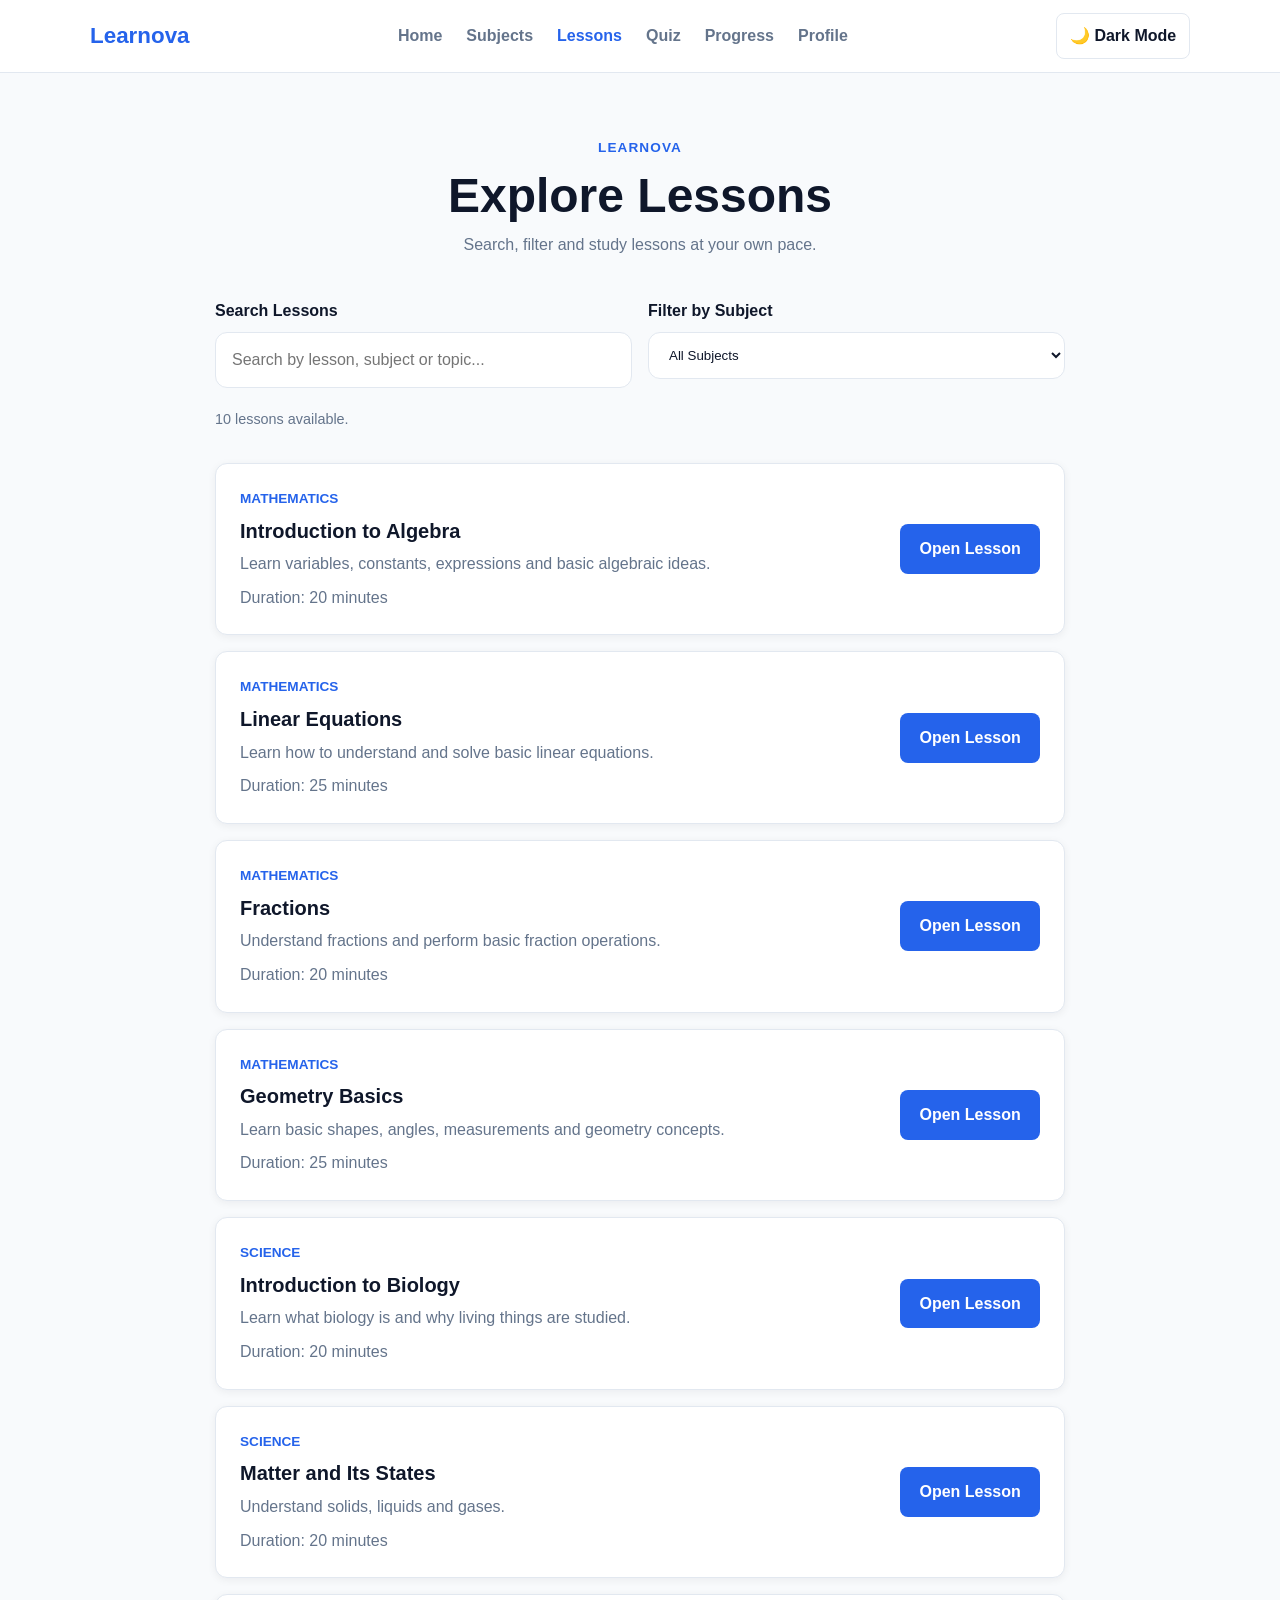
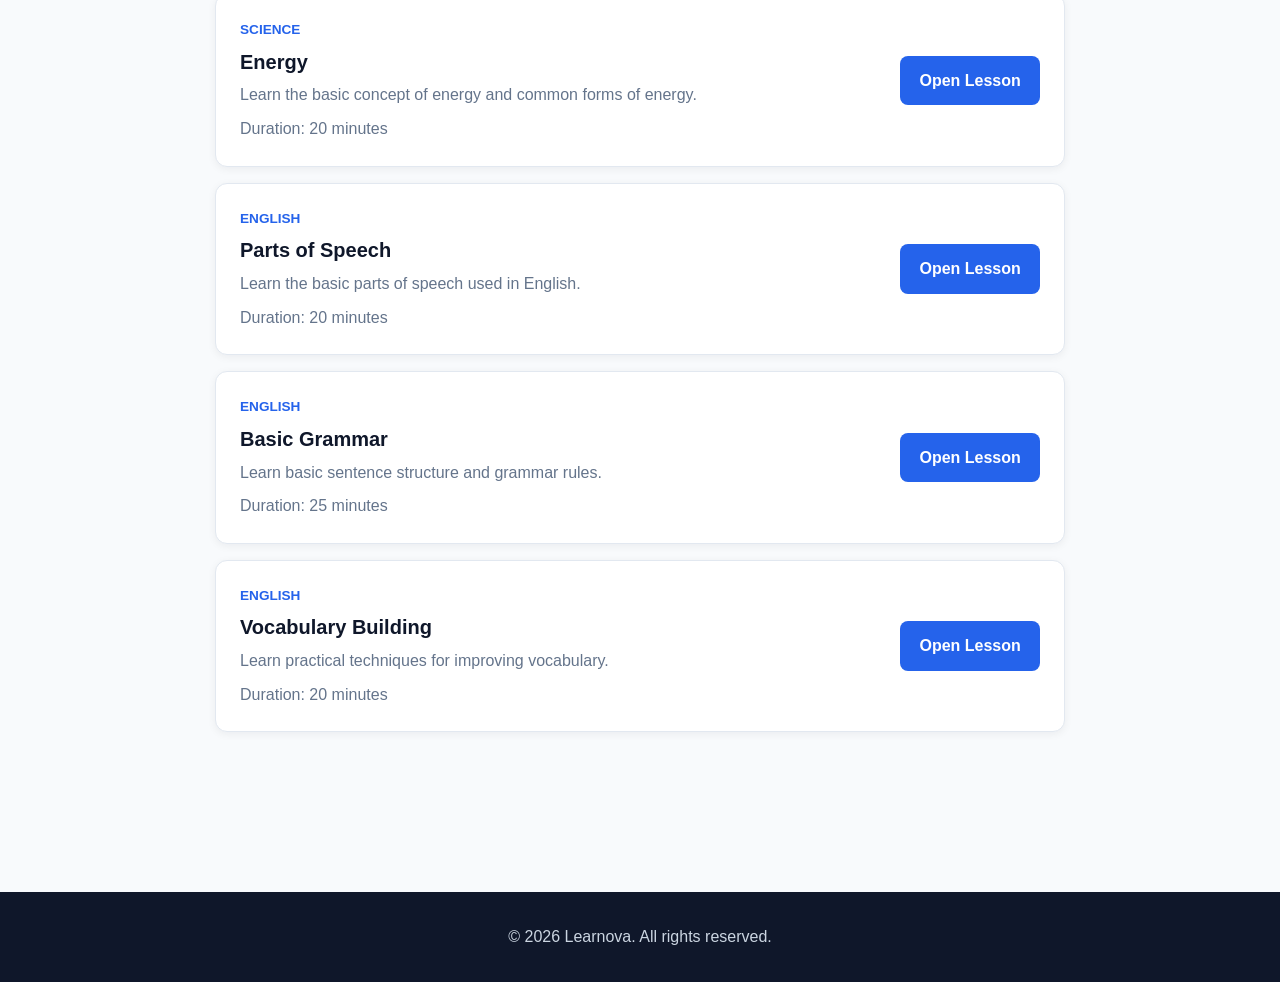
==== commit 70829cde: "improve most parts" ====
--- a/pages/lessons.html
+++ b/pages/lessons.html
@@ -2,12 +2,17 @@
 <html lang="en">
 
 <head>
+
     <meta charset="UTF-8">
-    <meta name="viewport" content="width=device-width, initial-scale=1.0">
+
+    <meta
+        name="viewport"
+        content="width=device-width, initial-scale=1.0"
+    >
 
     <meta
         name="description"
-        content="Explore Mathematics lessons on Learnova."
+        content="Explore and study lessons on Learnova."
     >
 
     <meta
@@ -22,180 +27,280 @@
 
     <title>Lessons | Learnova</title>
 
-    <link rel="stylesheet" href="../css/style.css">
-    <link rel="stylesheet" href="../css/responsive.css">
+
+    <!-- CSS -->
+
+    <link
+        rel="stylesheet"
+        href="../css/style.css"
+    >
+
+    <link
+        rel="stylesheet"
+        href="../css/responsive.css"
+    >
+
 </head>
 
+
 <body>
 
-    <header>
-
-        <nav aria-label="Main navigation">
-
-            <a
-                href="../index.html"
-                aria-label="Learnova Home">
-                <strong>Learnova</strong>
-            </a>
-
-            <ul>
-
-                <li>
-                    <a href="../index.html">
-                        Home
-                    </a>
-                </li>
-
-                <li>
-                    <a href="subjects.html">
-                        Subjects
-                    </a>
-                </li>
-
-                <li>
-                    <a
-                        href="lessons.html"
-                        aria-current="page">
-                        Lessons
-                    </a>
-                </li>
-
-                <li>
-                    <a href="quiz.html">
-                        Quiz
-                    </a>
-                </li>
-
-                <li>
-                    <a href="progress.html">
-                        Progress
-                    </a>
-                </li>
-                <li>
-    <a href="profile.html">
-        Profile
-    </a>
-</li>
-
-            </ul>
-            <button
-    type="button"
-    id="theme-toggle"
-    aria-label="Toggle dark mode"
-    aria-pressed="false">
-    🌙 Dark Mode
-</button>
-
-        </nav>
-
-    </header>
-
-    <main>
-
-     <section>
-
-    <div class="section-header">
-
-        <p>Learnova</p>
-
-        <h1>
-            Lessons
-        </h1>
-
-        <p>
-            Search, filter and complete your lessons.
-        </p>
-
-    </div>
-
-    <!-- LESSON FILTERS -->
-
-    <div class="lesson-filters">
-
-        <div class="filter-group">
-
-            <label for="lesson-search-input">
-                Search lessons
-            </label>
-
-            <input
-                type="search"
-                id="lesson-search-input"
-                placeholder="Search by lesson title..."
-                autocomplete="off"
+
+<!-- =========================
+     HEADER
+========================= -->
+
+<header>
+
+    <nav aria-label="Main navigation">
+
+
+        <!-- LOGO -->
+
+        <a
+            href="../index.html"
+            aria-label="Learnova Home"
+        >
+            <strong>
+                Learnova
+            </strong>
+        </a>
+
+
+        <!-- NAVIGATION -->
+
+        <ul>
+
+            <li>
+                <a href="../index.html">
+                    Home
+                </a>
+            </li>
+
+
+            <li>
+                <a href="subjects.html">
+                    Subjects
+                </a>
+            </li>
+
+
+            <li>
+                <a
+                    href="lessons.html"
+                    aria-current="page"
+                >
+                    Lessons
+                </a>
+            </li>
+
+
+            <li>
+                <a href="quiz.html">
+                    Quiz
+                </a>
+            </li>
+
+
+            <li>
+                <a href="progress.html">
+                    Progress
+                </a>
+            </li>
+
+
+            <li>
+                <a href="profile.html">
+                    Profile
+                </a>
+            </li>
+
+        </ul>
+
+
+        <!-- DARK MODE -->
+
+        <button
+            type="button"
+            id="theme-toggle"
+            aria-label="Toggle dark mode"
+            aria-pressed="false"
+        >
+            🌙 Dark Mode
+        </button>
+
+    </nav>
+
+</header>
+
+
+
+<!-- =========================
+     MAIN
+========================= -->
+
+<main>
+
+
+    <section>
+
+
+        <!-- PAGE HEADER -->
+
+        <div class="section-header">
+
+            <p>
+                Learnova
+            </p>
+
+
+            <h1>
+                Explore Lessons
+            </h1>
+
+
+            <p>
+                Search, filter and study lessons
+                at your own pace.
+            </p>
+
+        </div>
+
+
+
+        <!-- =========================
+             SEARCH + FILTER
+        ========================= -->
+
+        <div class="lesson-filters">
+
+
+            <!-- SEARCH -->
+
+            <div class="filter-group">
+
+                <label
+                    for="lesson-search-input"
+                >
+                    Search Lessons
+                </label>
+
+
+                <input
+                    type="search"
+                    id="lesson-search-input"
+                    placeholder="Search by lesson, subject or topic..."
+                    autocomplete="off"
+                    aria-describedby="lesson-search-result"
+                >
+
+            </div>
+
+
+
+            <!-- SUBJECT FILTER -->
+
+            <div class="filter-group">
+
+                <label
+                    for="subject-filter"
+                >
+                    Filter by Subject
+                </label>
+
+
+                <select
+                    id="subject-filter"
+                >
+
+                    <option value="all">
+                        All Subjects
+                    </option>
+
+
+                    <option value="mathematics">
+                        Mathematics
+                    </option>
+
+
+                    <option value="science">
+                        Science
+                    </option>
+
+
+                    <option value="english">
+                        English
+                    </option>
+
+                </select>
+
+            </div>
+
+
+
+            <!-- SEARCH RESULT -->
+
+            <p
+                id="lesson-search-result"
+                aria-live="polite"
             >
+                10 lessons available.
+            </p>
 
         </div>
 
-        <div class="filter-group">
-
-            <label for="subject-filter">
-                Filter by subject
-            </label>
-
-            <select id="subject-filter">
-
-                <option value="all">
-                    All Subjects
-                </option>
-
-                <option value="Mathematics">
-                    Mathematics
-                </option>
-
-                <option value="Science">
-                    Science
-                </option>
-
-                <option value="English">
-                    English
-                </option>
-
-            </select>
+
+
+        <!-- =========================
+             LESSON LIST
+        ========================= -->
+
+        <div
+            class="lesson-list"
+            aria-live="polite"
+        >
+
+            <!-- JavaScript renders lessons here -->
+
+            <div class="error-message">
+                Loading lessons...
+            </div>
 
         </div>
 
-        <p
-            id="lesson-search-result"
-            aria-live="polite">
-        </p>
-
-    </div>
-
-    <!-- LESSON LIST -->
-
-    <div
-        class="lesson-list"
-        aria-live="polite">
-    </div>
-
-    <div>
-
-        <a href="quiz.html">
-            Take Quiz
-        </a>
-
-        <a href="progress.html">
-            View Progress
-        </a>
-
-    </div>
-
-</section>
-    </main>
-
-    <footer>
-
-        <p>
-            &copy; 2026 Learnova.
-            All rights reserved.
-        </p>
-
-    </footer>
-
-    <script src="../js/data.js"></script>
-    <script src="../js/main.js"></script>
-    <script src="../js/lessons.js"></script>
+
+    </section>
+
+
+</main>
+
+
+
+<!-- =========================
+     FOOTER
+========================= -->
+
+<footer>
+
+    <p>
+        &copy; 2026 Learnova.
+        All rights reserved.
+    </p>
+
+</footer>
+
+
+
+<!-- =========================
+     JAVASCRIPT
+========================= -->
+
+<script src="../js/data.js"></script>
+
+<script src="../js/main.js"></script>
+
+<script src="../js/lessons.js"></script>
+
 
 </body>
 
--- a/css/style.css
+++ b/css/style.css
@@ -1060,4 +1060,809 @@
 #profile-goal {
 
     background: #0f172a;
+}
+/* =========================
+   PROGRESS STATISTICS
+========================= */
+
+.statistics-grid {
+
+    max-width: 1000px;
+
+    margin: 0 auto 2rem;
+
+    display: grid;
+
+    grid-template-columns:
+        repeat(4, 1fr);
+
+    gap: 1rem;
+}
+
+
+/* STAT CARD */
+
+.stat-card {
+
+    padding: 1.5rem;
+
+    background: var(--surface);
+
+    border: 1px solid var(--border);
+
+    border-radius: var(--radius-lg);
+
+    box-shadow: var(--shadow-sm);
+
+    text-align: center;
+
+    transition:
+        transform 0.2s ease,
+        box-shadow 0.2s ease;
+}
+
+
+.stat-card:hover {
+
+    transform: translateY(-3px);
+
+    box-shadow: var(--shadow-md);
+}
+
+
+.stat-icon {
+
+    display: block;
+
+    margin-bottom: 0.5rem;
+
+    font-size: 1.8rem;
+}
+
+
+.stat-card h2 {
+
+    margin-bottom: 0.25rem;
+
+    color: var(--primary);
+
+    font-size: 2rem;
+}
+
+
+.stat-card p {
+
+    color: var(--text-light);
+
+    font-size: 0.9rem;
+}
+
+
+/* STATISTICS SECTION */
+
+.statistics-section {
+
+    max-width: 1000px;
+
+    margin: 0 auto 1.5rem;
+
+    padding: 2rem;
+
+    background: var(--surface);
+
+    border: 1px solid var(--border);
+
+    border-radius: var(--radius-lg);
+
+    box-shadow: var(--shadow-sm);
+}
+
+
+.statistics-section-header {
+
+    display: flex;
+
+    align-items: center;
+
+    justify-content: space-between;
+
+    gap: 1rem;
+
+    margin-bottom: 1.5rem;
+}
+
+
+.statistics-section-header h2 {
+
+    margin-top: 0.2rem;
+}
+
+
+.statistics-section-header strong {
+
+    color: var(--primary);
+
+    font-size: 1.5rem;
+}
+
+
+.statistics-label {
+
+    color: var(--primary);
+
+    font-size: 0.8rem;
+
+    font-weight: 700;
+
+    text-transform: uppercase;
+
+    letter-spacing: 0.08em;
+}
+
+
+/* PROGRESS DESCRIPTION */
+
+.progress-description {
+
+    margin-top: 0.8rem;
+
+    color: var(--text-light);
+}
+
+
+/* SUBJECT STATISTICS */
+
+.subject-statistics {
+
+    display: grid;
+
+    gap: 1.2rem;
+}
+
+
+.subject-stat {
+
+    padding: 1rem;
+
+    border: 1px solid var(--border);
+
+    border-radius: var(--radius-md);
+}
+
+
+.subject-stat-header {
+
+    display: flex;
+
+    align-items: center;
+
+    justify-content: space-between;
+
+    gap: 1rem;
+
+    margin-bottom: 0.8rem;
+}
+
+
+.subject-stat-header h3 {
+
+    margin-bottom: 0.2rem;
+}
+
+
+.subject-stat-header p {
+
+    color: var(--text-light);
+
+    font-size: 0.9rem;
+}
+
+
+.subject-stat-header strong {
+
+    color: var(--primary);
+}
+
+
+/* PROGRESS BAR */
+
+.stat-progress-bar {
+
+    width: 100%;
+
+    height: 10px;
+
+    overflow: hidden;
+
+    background: #e2e8f0;
+
+    border-radius: 999px;
+}
+
+
+.stat-progress-bar span {
+
+    display: block;
+
+    height: 100%;
+
+    background: var(--primary);
+
+    border-radius: 999px;
+
+    transition:
+        width 0.4s ease;
+}
+
+
+/* QUIZ STATISTICS */
+
+.quiz-statistics {
+
+    display: grid;
+
+    grid-template-columns:
+        repeat(3, 1fr);
+
+    gap: 1rem;
+}
+
+
+.quiz-statistics > div {
+
+    padding: 1.2rem;
+
+    background: var(--background);
+
+    border: 1px solid var(--border);
+
+    border-radius: var(--radius-md);
+
+    text-align: center;
+}
+
+
+.quiz-statistics span {
+
+    display: block;
+
+    margin-bottom: 0.4rem;
+
+    color: var(--text-light);
+
+    font-size: 0.9rem;
+}
+
+
+.quiz-statistics strong {
+
+    color: var(--primary);
+
+    font-size: 1.5rem;
+}
+
+
+/* ACTIONS */
+
+.progress-actions {
+
+    max-width: 1000px;
+
+    margin: 2rem auto 0;
+
+    display: flex;
+
+    flex-wrap: wrap;
+
+    gap: 1rem;
+}
+
+
+.progress-actions a,
+.progress-actions button {
+
+    display: inline-block;
+
+    padding: 0.75rem 1.2rem;
+
+    border: none;
+
+    border-radius: var(--radius-sm);
+
+    background: var(--primary);
+
+    color: white;
+
+    font-weight: 700;
+
+    transition:
+        background-color 0.2s ease,
+        transform 0.2s ease;
+}
+
+
+.progress-actions a:hover,
+.progress-actions button:hover {
+
+    background: var(--primary-dark);
+
+    transform: translateY(-2px);
+}
+
+
+/* DARK MODE */
+
+body.dark-mode
+.stat-progress-bar {
+
+    background: #334155;
+}
+
+
+body.dark-mode
+.quiz-statistics > div {
+
+    background: #0f172a;
+}
+/* =========================
+   LESSON DETAIL
+========================= */
+
+.lesson-detail {
+    max-width: 900px;
+    margin: 0 auto;
+}
+
+.lesson-detail-card {
+    padding: 2rem;
+
+    background: var(--surface);
+
+    border: 1px solid var(--border);
+
+    border-radius: var(--radius-lg);
+
+    box-shadow: var(--shadow-sm);
+}
+
+.lesson-meta {
+    display: flex;
+    flex-wrap: wrap;
+
+    gap: 1rem;
+
+    margin-bottom: 2rem;
+}
+
+.lesson-meta span {
+    padding: 0.5rem 0.8rem;
+
+    background: var(--primary-light);
+
+    color: var(--primary);
+
+    border-radius: var(--radius-sm);
+
+    font-size: 0.9rem;
+
+    font-weight: 700;
+}
+
+.lesson-section {
+    margin-bottom: 2rem;
+}
+
+.lesson-section h2 {
+    margin-bottom: 0.8rem;
+
+    font-size: 1.4rem;
+}
+
+.lesson-section p {
+    color: var(--text-light);
+
+    line-height: 1.8;
+}
+
+.lesson-examples,
+.lesson-key-points {
+    display: grid;
+
+    gap: 0.8rem;
+
+    margin-top: 1rem;
+}
+
+.lesson-examples li,
+.lesson-key-points li {
+    padding: 1rem;
+
+    background: var(--background);
+
+    border: 1px solid var(--border);
+
+    border-radius: var(--radius-sm);
+}
+
+.lesson-examples li {
+    font-family: monospace;
+
+    color: var(--primary);
+
+    font-weight: 700;
+}
+
+.lesson-actions {
+    display: flex;
+
+    flex-wrap: wrap;
+
+    align-items: center;
+
+    gap: 1rem;
+
+    margin-top: 2rem;
+
+    padding-top: 2rem;
+
+    border-top: 1px solid var(--border);
+}
+
+.lesson-actions button,
+.lesson-actions a {
+    display: inline-block;
+
+    padding: 0.75rem 1.2rem;
+
+    border: none;
+
+    border-radius: var(--radius-sm);
+
+    background: var(--primary);
+
+    color: white;
+
+    font-weight: 700;
+}
+
+.lesson-actions button:hover:not(:disabled),
+.lesson-actions a:hover {
+    background: var(--primary-dark);
+}
+
+.lesson-actions button:disabled {
+    background: var(--success);
+
+    opacity: 1;
+}
+
+#lesson-message {
+    margin-top: 1rem;
+}
+
+body.dark-mode
+.lesson-examples li,
+body.dark-mode
+.lesson-key-points li {
+    background: #0f172a;
+}
+.lesson-open-button {
+    flex-shrink: 0;
+
+    display: inline-block;
+
+    padding: 0.75rem 1.2rem;
+
+    border-radius: var(--radius-sm);
+
+    background: var(--primary);
+
+    color: white;
+
+    font-weight: 700;
+}
+
+.lesson-open-button:hover {
+    background: var(--primary-dark);
+
+    transform: translateY(-2px);
+}
+/* =========================
+   STUDENT DASHBOARD
+========================= */
+
+.dashboard-hero {
+    padding: 3rem 0 2rem;
+}
+
+.dashboard-welcome {
+    max-width: 1000px;
+    margin: 0 auto;
+    padding: 2.5rem;
+
+    background: var(--surface);
+
+    border: 1px solid var(--border);
+
+    border-radius: var(--radius-lg);
+
+    box-shadow: var(--shadow-sm);
+}
+
+.dashboard-welcome > p:first-child {
+    color: var(--primary);
+
+    font-size: 0.8rem;
+
+    font-weight: 700;
+
+    letter-spacing: 0.08em;
+}
+
+.dashboard-welcome h1 {
+    margin: 0.5rem 0;
+
+    font-size: clamp(
+        2rem,
+        5vw,
+        3.2rem
+    );
+
+    line-height: 1.1;
+}
+
+.dashboard-welcome > p:last-child {
+    color: var(--text-light);
+}
+
+.dashboard-section {
+    max-width: 1000px;
+    margin: 0 auto;
+
+    padding: 2rem;
+
+    background: var(--surface);
+
+    border: 1px solid var(--border);
+
+    border-radius: var(--radius-lg);
+
+    box-shadow: var(--shadow-sm);
+}
+
+.dashboard-section-header {
+    display: flex;
+
+    align-items: center;
+
+    justify-content: space-between;
+
+    gap: 1rem;
+
+    margin-bottom: 1.5rem;
+}
+
+.dashboard-section-header h2 {
+    margin-top: 0.2rem;
+}
+
+.dashboard-section-header > a {
+    color: var(--primary);
+
+    font-weight: 700;
+}
+
+.dashboard-section-header > a:hover {
+    color: var(--primary-dark);
+}
+
+
+/* CONTINUE */
+
+.continue-card {
+    display: flex;
+
+    align-items: center;
+
+    justify-content: space-between;
+
+    gap: 2rem;
+
+    padding: 1.5rem;
+
+    background: var(--background);
+
+    border: 1px solid var(--border);
+
+    border-radius: var(--radius-md);
+}
+
+.continue-card h3 {
+    margin: 0.3rem 0;
+}
+
+.continue-card p {
+    color: var(--text-light);
+}
+
+.continue-card span {
+    display: block;
+
+    margin-top: 0.6rem;
+
+    color: var(--primary);
+
+    font-size: 0.9rem;
+
+    font-weight: 700;
+}
+
+.continue-label {
+    color: var(--primary) !important;
+
+    font-size: 0.8rem;
+
+    font-weight: 700;
+
+    text-transform: uppercase;
+}
+
+.continue-card > a,
+.continue-complete > a {
+    flex-shrink: 0;
+
+    padding: 0.75rem 1.2rem;
+
+    background: var(--primary);
+
+    color: white;
+
+    border-radius: var(--radius-sm);
+
+    font-weight: 700;
+}
+
+.continue-card > a:hover,
+.continue-complete > a:hover {
+    background: var(--primary-dark);
+}
+
+.continue-complete {
+    padding: 2rem;
+
+    background: var(--primary-light);
+
+    border-radius: var(--radius-md);
+
+    text-align: center;
+}
+
+.continue-complete h3 {
+    margin-bottom: 0.5rem;
+}
+
+.continue-complete p {
+    margin-bottom: 1.5rem;
+
+    color: var(--text-light);
+}
+
+
+/* DASHBOARD SUBJECTS */
+
+.dashboard-subject-grid {
+    display: grid;
+
+    grid-template-columns:
+        repeat(3, 1fr);
+
+    gap: 1rem;
+}
+
+.dashboard-subject-card {
+    padding: 1.5rem;
+
+    background: var(--background);
+
+    border: 1px solid var(--border);
+
+    border-radius: var(--radius-md);
+
+    transition:
+        transform 0.2s ease,
+        box-shadow 0.2s ease;
+}
+
+.dashboard-subject-card:hover {
+    transform: translateY(-3px);
+
+    box-shadow: var(--shadow-sm);
+}
+
+.dashboard-subject-icon {
+    font-size: 2rem;
+
+    margin-bottom: 0.8rem;
+}
+
+.dashboard-subject-card h3 {
+    margin-bottom: 0.4rem;
+}
+
+.dashboard-subject-card p {
+    margin-bottom: 1rem;
+
+    color: var(--text-light);
+
+    font-size: 0.9rem;
+}
+
+.dashboard-subject-card strong {
+    display: block;
+
+    margin-top: 0.5rem;
+
+    color: var(--primary);
+}
+
+.dashboard-subject-card a {
+    display: inline-block;
+
+    margin-top: 1rem;
+
+    color: var(--primary);
+
+    font-weight: 700;
+}
+
+
+/* QUICK ACTIONS */
+
+.dashboard-actions {
+    display: grid;
+
+    grid-template-columns:
+        repeat(4, 1fr);
+
+    gap: 1rem;
+}
+
+.dashboard-actions a {
+    padding: 1rem;
+
+    background: var(--background);
+
+    border: 1px solid var(--border);
+
+    border-radius: var(--radius-md);
+
+    color: var(--text);
+
+    font-weight: 700;
+
+    text-align: center;
+
+    transition:
+        background-color 0.2s ease,
+        transform 0.2s ease;
+}
+
+.dashboard-actions a:hover {
+    background: var(--primary-light);
+
+    color: var(--primary);
+
+    transform: translateY(-2px);
+}
+
+
+/* DARK MODE */
+
+body.dark-mode
+.continue-card,
+body.dark-mode
+.dashboard-subject-card,
+body.dark-mode
+.dashboard-actions a {
+    background: #0f172a;
 }
--- a/css/responsive.css
+++ b/css/responsive.css
@@ -151,6 +151,45 @@
     .lesson-search input {
         padding: 0.85rem;
     }
+    .statistics-grid {
+
+    grid-template-columns: 1fr;
+}
+
+
+.statistics-section {
+
+    padding: 1.5rem;
+}
+
+
+.quiz-statistics {
+
+    grid-template-columns: 1fr;
+}
+
+
+.statistics-section-header {
+
+    align-items: flex-start;
+
+    flex-direction: column;
+}
+
+
+.progress-actions {
+
+    flex-direction: column;
+}
+
+
+.progress-actions a,
+.progress-actions button {
+
+    width: 100%;
+
+    text-align: center;
+}
 
 }
 @media (max-width: 768px) {
@@ -169,5 +208,83 @@
     #theme-toggle {
     width: auto;
 }
-
-}+@media (max-width: 900px) {
+
+    .statistics-grid {
+
+        grid-template-columns:
+            repeat(2, 1fr);
+    }
+
+}
+@media (max-width: 768px) {
+
+    .lesson-detail-card {
+        padding: 1.5rem;
+    }
+
+    .lesson-actions {
+        flex-direction: column;
+
+        align-items: stretch;
+    }
+
+    .lesson-actions button,
+    .lesson-actions a {
+        width: 100%;
+
+        text-align: center;
+    }
+}
+@media (max-width: 900px) {
+
+    .dashboard-subject-grid {
+        grid-template-columns:
+            repeat(2, 1fr);
+    }
+
+    .dashboard-actions {
+        grid-template-columns:
+            repeat(2, 1fr);
+    }
+}
+
+
+@media (max-width: 768px) {
+
+    .dashboard-welcome {
+        padding: 1.5rem;
+    }
+
+    .dashboard-section {
+        padding: 1.5rem;
+    }
+
+    .dashboard-section-header {
+        align-items: flex-start;
+
+        flex-direction: column;
+    }
+
+    .continue-card {
+        flex-direction: column;
+
+        align-items: flex-start;
+    }
+
+    .continue-card > a {
+        width: 100%;
+
+        text-align: center;
+    }
+
+    .dashboard-subject-grid {
+        grid-template-columns: 1fr;
+    }
+
+    .dashboard-actions {
+        grid-template-columns: 1fr;
+    }
+
+}
+}
